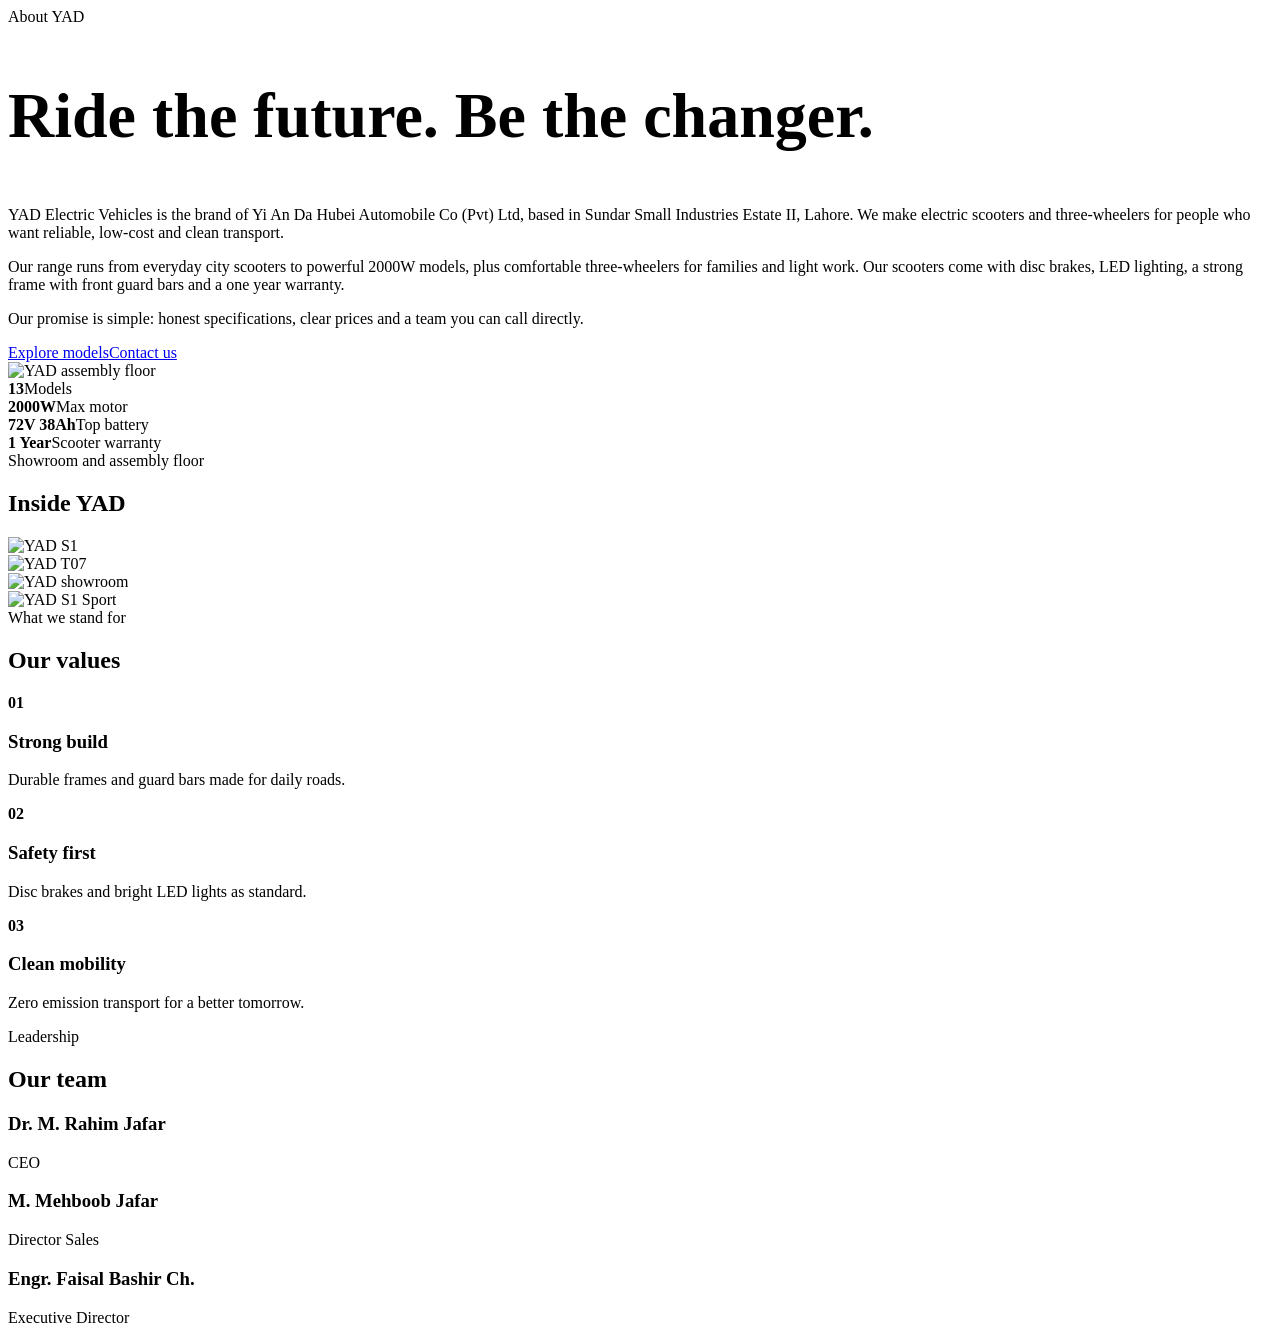
==== about.html @ 34ba9779 "Add files via upload" ====
<!DOCTYPE html><html lang="en"><head><meta charset="utf-8"><meta name="viewport" content="width=device-width, initial-scale=1">
<title>About YAD Electric Vehicles | Lahore, Pakistan</title><meta name="description" content="About YAD Electric Vehicles, the brand of Yi An Da Hubei Automobile Co (Pvt) Ltd, Lahore. Electric scooters and three-wheelers with a strong build."><meta name="keywords" content="YAD electric scooter Pakistan, YAD Electric Vehicles Lahore, electric scooter price in Pakistan, electric bike Lahore, YAD T07, YAD X9, YAD S1, electric three wheeler Pakistan, graphene battery scooter, Yi An Da Hubei Automobile"><meta name="robots" content="index, follow, max-image-preview:large"><meta name="author" content="YAD Electric Vehicles"><link rel="canonical" href="https://www.yadebikes.com/about.html">
<!-- DRAFT: Google Search Console verification. Replace the content value below with the code from Search Console (HTML tag method), then re-upload. -->
<meta name="google-site-verification" content="DRAFT-PASTE-YOUR-SEARCH-CONSOLE-VERIFICATION-CODE-HERE">
<meta property="og:type" content="website"><meta property="og:site_name" content="YAD Electric Vehicles"><meta property="og:title" content="About YAD Electric Vehicles | Lahore, Pakistan"><meta property="og:description" content="About YAD Electric Vehicles, the brand of Yi An Da Hubei Automobile Co (Pvt) Ltd, Lahore. Electric scooters and three-wheelers with a strong build."><meta property="og:url" content="https://www.yadebikes.com/about.html"><meta property="og:image" content="https://www.yadebikes.com/images/p/t07a.webp"><meta property="og:locale" content="en_PK">
<meta name="twitter:card" content="summary_large_image"><meta name="twitter:title" content="About YAD Electric Vehicles | Lahore, Pakistan"><meta name="twitter:description" content="About YAD Electric Vehicles, the brand of Yi An Da Hubei Automobile Co (Pvt) Ltd, Lahore. Electric scooters and three-wheelers with a strong build."><meta name="twitter:image" content="https://www.yadebikes.com/images/p/t07a.webp">
<meta name="geo.region" content="PK-PB"><meta name="geo.placename" content="Lahore"><meta name="theme-color" content="#f4f4f5"><meta name="format-detection" content="telephone=no">
<link rel="icon" href="favicon.svg" type="image/svg+xml"><link rel="preconnect" href="https://fonts.googleapis.com"><link href="https://fonts.googleapis.com/css2?family=Playfair+Display:ital,wght@1,700&family=Montserrat:wght@500;600;700&display=swap" rel="stylesheet"><link rel="stylesheet" href="css/style.css">
<script type="application/ld+json">{"@context": "https://schema.org", "@type": "Organization", "name": "YAD Electric Vehicles", "legalName": "Yi An Da Hubei Automobile Co (Pvt) Ltd", "url": "https://www.yadebikes.com", "logo": "https://www.yadebikes.com/images/logo.svg", "telephone": "+92 300 6591 354", "address": {"@type": "PostalAddress", "streetAddress": "91-B, Sundar Small Industries Estate II", "addressLocality": "Lahore", "addressCountry": "PK"}}</script></head><body data-page="about"><div id="hdr"></div><main><section class="sec"><div class="wrap split"><div><div class="tag">About YAD</div><h1 style="font-size:clamp(34px,5vw,64px)">Ride the future. Be the changer.</h1><p>YAD Electric Vehicles is the brand of Yi An Da Hubei Automobile Co (Pvt) Ltd, based in Sundar Small Industries Estate II, Lahore. We make electric scooters and three-wheelers for people who want reliable, low-cost and clean transport.</p><p>Our range runs from everyday city scooters to powerful 2000W models, plus comfortable three-wheelers for families and light work. Our scooters come with disc brakes, LED lighting, a strong frame with front guard bars and a one year warranty.</p><p>Our promise is simple: honest specifications, clear prices and a team you can call directly.</p><a class="btn" href="shop.html">Explore models</a><a class="btn g" href="contact.html">Contact us</a></div><div class="ph"><img src="images/about/floor.jpg" alt="YAD assembly floor"></div></div></section>
<section class="sec alt"><div class="wrap"><div class="band"><div><b>13</b><span>Models</span></div><div><b>2000W</b><span>Max motor</span></div><div><b>72V 38Ah</b><span>Top battery</span></div><div><b>1 Year</b><span>Scooter warranty</span></div></div></div></section>
<section class="sec"><div class="wrap"><div class="tag">Showroom and assembly floor</div><h2>Inside YAD</h2><div class="gal4"><div class="ph"><img loading="lazy" src="images/about/red.jpg" alt="YAD S1"></div><div class="ph"><img loading="lazy" src="images/about/orange.jpg" alt="YAD T07"></div><div class="ph"><img loading="lazy" src="images/about/cargo.jpg" alt="YAD showroom"></div><div class="ph"><img loading="lazy" src="images/about/white.jpg" alt="YAD S1 Sport"></div></div></div></section>
<section class="sec alt"><div class="wrap"><div class="tag">What we stand for</div><h2>Our values</h2><div class="feat"><div><b>01</b><h3>Strong build</h3><p>Durable frames and guard bars made for daily roads.</p></div><div><b>02</b><h3>Safety first</h3><p>Disc brakes and bright LED lights as standard.</p></div><div><b>03</b><h3>Clean mobility</h3><p>Zero emission transport for a better tomorrow.</p></div></div></div></section>
<section class="sec"><div class="wrap"><div class="tag">Leadership</div><h2>Our team</h2><div class="feat"><div><h3>Dr. M. Rahim Jafar</h3><p>CEO</p></div><div><h3>M. Mehboob Jafar</h3><p>Director Sales</p></div><div><h3>Engr. Faisal Bashir Ch.</h3><p>Executive Director</p></div></div></div></section></main><div id="ftr"></div><script src="js/data.js"></script><script src="js/three.min.js"></script><script src="js/viewer.js"></script><script src="js/app.js"></script></body></html>
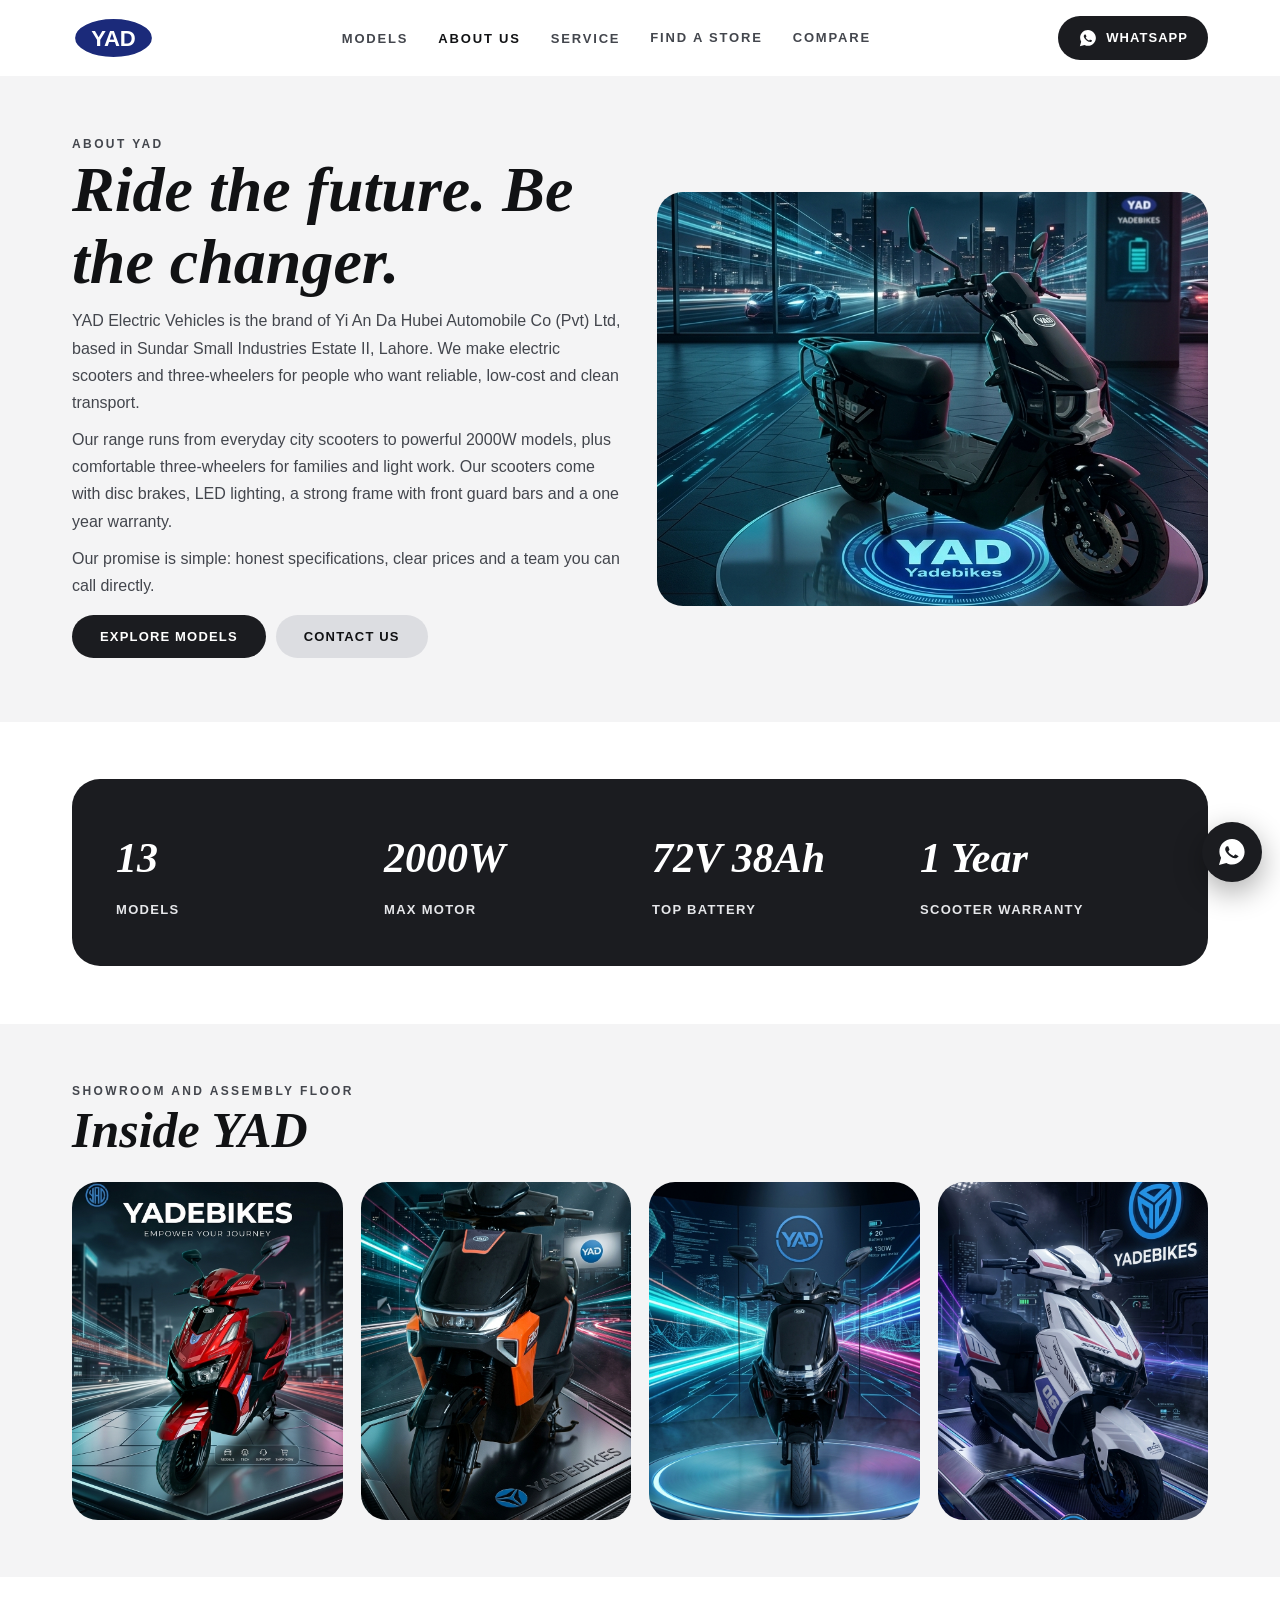
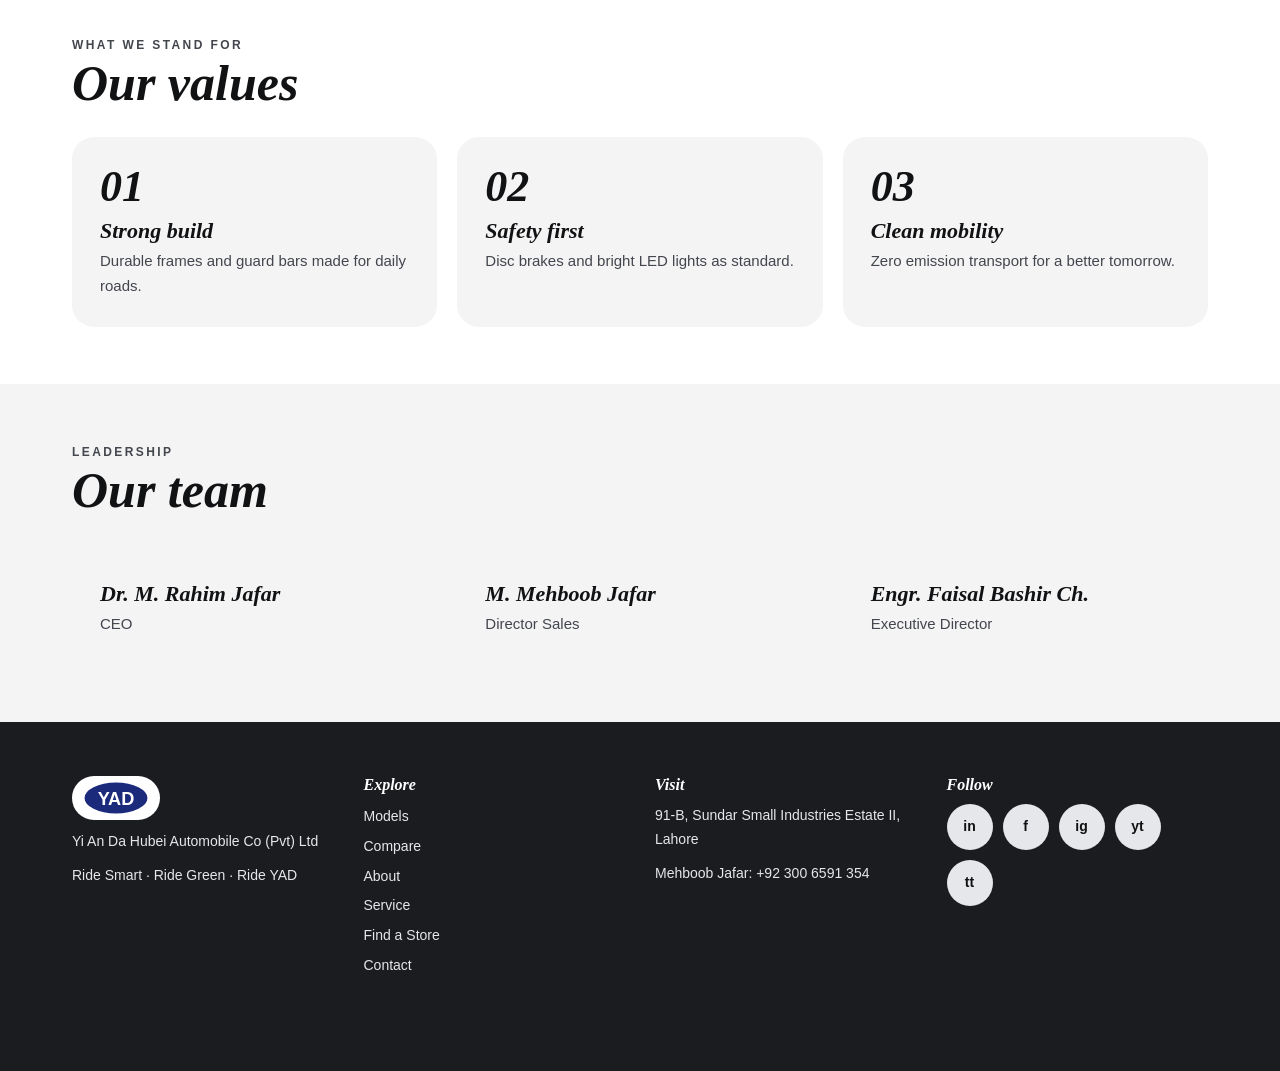
==== commit df133954: "Add files via upload" ====
--- a/about.html
+++ b/about.html
@@ -5,9 +5,9 @@
 <meta property="og:type" content="website"><meta property="og:site_name" content="YAD Electric Vehicles"><meta property="og:title" content="About YAD Electric Vehicles | Lahore, Pakistan"><meta property="og:description" content="About YAD Electric Vehicles, the brand of Yi An Da Hubei Automobile Co (Pvt) Ltd, Lahore. Electric scooters and three-wheelers with a strong build."><meta property="og:url" content="https://www.yadebikes.com/about.html"><meta property="og:image" content="https://www.yadebikes.com/images/p/t07a.webp"><meta property="og:locale" content="en_PK">
 <meta name="twitter:card" content="summary_large_image"><meta name="twitter:title" content="About YAD Electric Vehicles | Lahore, Pakistan"><meta name="twitter:description" content="About YAD Electric Vehicles, the brand of Yi An Da Hubei Automobile Co (Pvt) Ltd, Lahore. Electric scooters and three-wheelers with a strong build."><meta name="twitter:image" content="https://www.yadebikes.com/images/p/t07a.webp">
 <meta name="geo.region" content="PK-PB"><meta name="geo.placename" content="Lahore"><meta name="theme-color" content="#f4f4f5"><meta name="format-detection" content="telephone=no">
-<link rel="icon" href="favicon.svg" type="image/svg+xml"><link rel="preconnect" href="https://fonts.googleapis.com"><link href="https://fonts.googleapis.com/css2?family=Playfair+Display:ital,wght@1,700&family=Montserrat:wght@500;600;700&display=swap" rel="stylesheet"><link rel="stylesheet" href="css/style.css">
+<link rel="icon" href="favicon.svg" type="image/svg+xml"><link rel="preconnect" href="https://fonts.googleapis.com"><link href="https://fonts.googleapis.com/css2?family=Poppins:wght@500;600;700&display=swap" rel="stylesheet"><link rel="stylesheet" href="css/style.css">
 <script type="application/ld+json">{"@context": "https://schema.org", "@type": "Organization", "name": "YAD Electric Vehicles", "legalName": "Yi An Da Hubei Automobile Co (Pvt) Ltd", "url": "https://www.yadebikes.com", "logo": "https://www.yadebikes.com/images/logo.svg", "telephone": "+92 300 6591 354", "address": {"@type": "PostalAddress", "streetAddress": "91-B, Sundar Small Industries Estate II", "addressLocality": "Lahore", "addressCountry": "PK"}}</script></head><body data-page="about"><div id="hdr"></div><main><section class="sec"><div class="wrap split"><div><div class="tag">About YAD</div><h1 style="font-size:clamp(34px,5vw,64px)">Ride the future. Be the changer.</h1><p>YAD Electric Vehicles is the brand of Yi An Da Hubei Automobile Co (Pvt) Ltd, based in Sundar Small Industries Estate II, Lahore. We make electric scooters and three-wheelers for people who want reliable, low-cost and clean transport.</p><p>Our range runs from everyday city scooters to powerful 2000W models, plus comfortable three-wheelers for families and light work. Our scooters come with disc brakes, LED lighting, a strong frame with front guard bars and a one year warranty.</p><p>Our promise is simple: honest specifications, clear prices and a team you can call directly.</p><a class="btn" href="shop.html">Explore models</a><a class="btn g" href="contact.html">Contact us</a></div><div class="ph"><img src="images/about/floor.jpg" alt="YAD assembly floor"></div></div></section>
 <section class="sec alt"><div class="wrap"><div class="band"><div><b>13</b><span>Models</span></div><div><b>2000W</b><span>Max motor</span></div><div><b>72V 38Ah</b><span>Top battery</span></div><div><b>1 Year</b><span>Scooter warranty</span></div></div></div></section>
 <section class="sec"><div class="wrap"><div class="tag">Showroom and assembly floor</div><h2>Inside YAD</h2><div class="gal4"><div class="ph"><img loading="lazy" src="images/about/red.jpg" alt="YAD S1"></div><div class="ph"><img loading="lazy" src="images/about/orange.jpg" alt="YAD T07"></div><div class="ph"><img loading="lazy" src="images/about/cargo.jpg" alt="YAD showroom"></div><div class="ph"><img loading="lazy" src="images/about/white.jpg" alt="YAD S1 Sport"></div></div></div></section>
 <section class="sec alt"><div class="wrap"><div class="tag">What we stand for</div><h2>Our values</h2><div class="feat"><div><b>01</b><h3>Strong build</h3><p>Durable frames and guard bars made for daily roads.</p></div><div><b>02</b><h3>Safety first</h3><p>Disc brakes and bright LED lights as standard.</p></div><div><b>03</b><h3>Clean mobility</h3><p>Zero emission transport for a better tomorrow.</p></div></div></div></section>
-<section class="sec"><div class="wrap"><div class="tag">Leadership</div><h2>Our team</h2><div class="feat"><div><h3>Dr. M. Rahim Jafar</h3><p>CEO</p></div><div><h3>M. Mehboob Jafar</h3><p>Director Sales</p></div><div><h3>Engr. Faisal Bashir Ch.</h3><p>Executive Director</p></div></div></div></section></main><div id="ftr"></div><script src="js/data.js"></script><script src="js/three.min.js"></script><script src="js/viewer.js"></script><script src="js/app.js"></script></body></html>+<section class="sec"><div class="wrap"><div class="tag">Leadership</div><h2>Our team</h2><div class="feat"><div><h3>Dr. M. Rahim Jafar</h3><p>CEO</p></div><div><h3>M. Mehboob Jafar</h3><p>Director Sales</p></div><div><h3>Engr. Faisal Bashir Ch.</h3><p>Executive Director</p></div></div></div></section></main><div id="ftr"></div><script src="js/data.js"></script><script src="js/app.js"></script></body></html>
--- a/css/style.css
+++ b/css/style.css
@@ -0,0 +1,132 @@
+:root{--bg:#f4f4f5;--card:#fff;--ink:#111214;--mut:#43464d;--g1:#ececee;--g2:#dcdde1;--dk:#1b1c20;--h:'Playfair Display',Georgia,'Times New Roman',serif;--b:'Montserrat','Helvetica Neue',Arial,sans-serif;box-sizing:border-box;padding-top:env(safe-area-inset-top,0px);padding-bottom:env(safe-area-inset-bottom,0px)}
+*,*::before,*::after{box-sizing:border-box;margin:0;min-width:0}
+html{scroll-behavior:smooth}
+body{background:var(--bg);color:var(--ink);font-family:var(--b);font-weight:500;font-size:16px;line-height:1.7;overflow-x:hidden}
+body.lock{overflow:hidden}
+img{max-width:100%;display:block}a{color:inherit}
+h1,h2,h3,h4{font-family:var(--h);font-style:italic;font-weight:700;line-height:1.12;overflow-wrap:anywhere;color:var(--ink)}
+h1{font-size:clamp(36px,6vw,78px)}h2{font-size:clamp(28px,4vw,50px);margin-bottom:14px}h3{font-size:22px}
+p{color:var(--mut);max-width:62ch;margin:14px 0}
+.wrap{max-width:1200px;margin:0 auto;padding:0 clamp(16px,4vw,32px)}
+.sec{padding:clamp(48px,8vw,96px) 0}.alt{background:#fff}
+.tag{font-size:12px;letter-spacing:.2em;text-transform:uppercase;font-weight:700;color:var(--mut)}
+.btn{display:inline-flex;align-items:center;justify-content:center;gap:10px;background:var(--dk);color:#fff;padding:14px 28px;border-radius:50px;font:700 13px var(--b);letter-spacing:.09em;text-transform:uppercase;text-decoration:none;border:0;cursor:pointer;transition:transform .25s,box-shadow .25s;margin:6px 10px 6px 0}
+.btn:hover{transform:translateY(-3px);box-shadow:0 12px 28px #0003}.btn.g{background:var(--g2);color:var(--ink)}.btn svg,.fab svg,.wab svg{width:20px;height:20px;fill:currentColor;flex:none}
+.hd{position:sticky;top:0;z-index:50;background:#fffffff0;backdrop-filter:blur(12px)}
+.hd .wrap{display:flex;align-items:center;justify-content:space-between;gap:16px;height:76px}
+.brand img{height:44px;width:auto}
+.dn{display:none;gap:34px}.dn a{text-decoration:none;font-weight:700;font-size:13px;letter-spacing:.14em;text-transform:uppercase;color:var(--mut)}.dn a.on,.dn a:hover{color:var(--ink)}
+.acts{display:flex;align-items:center;gap:12px}
+.cartb{display:inline-flex;align-items:center;gap:8px;background:var(--dk);color:#fff;padding:10px 18px;border-radius:40px;text-decoration:none;font-weight:700;font-size:13px}.cartb b{background:#fff;color:var(--ink);border-radius:20px;min-width:22px;text-align:center;padding:0 6px;font-size:12px}
+.bur{width:46px;height:46px;border-radius:50%;background:var(--g1);border:0;cursor:pointer;display:flex;flex-direction:column;align-items:center;justify-content:center;gap:5px}.bur i{width:20px;height:2.5px;background:var(--ink);border-radius:2px;display:block}
+@media(min-width:900px){.dn{display:flex}.bur{display:none}}
+.ovl{position:fixed;inset:0;background:#0007;z-index:60;opacity:0;pointer-events:none;transition:opacity .3s}.ovl.open{opacity:1;pointer-events:auto}
+.drw{position:fixed;top:0;right:0;bottom:0;width:min(86vw,340px);background:#fff;z-index:61;transform:translateX(105%);transition:transform .4s cubic-bezier(.2,.8,.2,1);padding:24px 28px;display:flex;flex-direction:column;gap:4px;overflow-y:auto}.drw.open{transform:none}
+.drw a.l{font-family:var(--h);font-style:italic;font-weight:700;font-size:32px;text-decoration:none;padding:8px 0}.drw .x{align-self:flex-end;background:var(--g1);border:0;width:44px;height:44px;border-radius:50%;font-size:20px;cursor:pointer;margin-bottom:10px}
+.hero{padding:clamp(36px,6vw,80px) 0}.hero .wrap{display:grid;gap:36px;align-items:center}
+@media(min-width:900px){.hero .wrap{grid-template-columns:minmax(0,1fr) minmax(0,1fr)}}
+.hslide{position:relative;aspect-ratio:4/5;border-radius:30px;overflow:hidden;background:var(--g1);box-shadow:0 30px 70px #0002;transition:transform .2s;transform-style:preserve-3d}
+.hslide img{position:absolute;inset:0;width:100%;height:100%;object-fit:cover;opacity:0;transition:opacity 1.2s}.hslide img.on{opacity:1}
+.hd2{display:flex;gap:8px;margin-top:16px}.hd2 i{width:28px;height:8px;border-radius:8px;background:var(--g2);transition:all .3s}.hd2 i.on{background:var(--ink);width:46px}
+.grid{display:grid;grid-template-columns:repeat(auto-fill,minmax(min(100%,250px),1fr));gap:22px;margin-top:26px}
+.pc{background:var(--card);border-radius:22px;overflow:hidden;text-decoration:none;display:flex;flex-direction:column;box-shadow:0 8px 26px #0001;transition:transform .35s,box-shadow .35s}
+.pc:hover{transform:translateY(-8px);box-shadow:0 24px 50px #0002}
+.pim{aspect-ratio:1/1;background:var(--g1);overflow:hidden}.pim img{width:100%;height:100%;object-fit:cover;transition:transform .6s}.pc:hover .pim img{transform:scale(1.06)}.pim.ct img{object-fit:contain}
+.pin{padding:18px 20px 22px;display:flex;flex-direction:column;gap:4px}.pin .tg{font-size:11px;letter-spacing:.16em;text-transform:uppercase;font-weight:700;color:var(--mut)}.pin h3{margin:2px 0}.pin .mt{margin:0;font-size:14px}.pin .pr{font-size:17px;margin-top:6px}
+.chips{display:flex;flex-wrap:wrap;gap:10px;margin:18px 0 6px}.chip{background:var(--g1);color:var(--ink);border:0;border-radius:50px;padding:11px 20px;font:700 13px var(--b);cursor:pointer;transition:background .2s}.chip.on,.chip:hover{background:var(--dk);color:#fff}
+.tools{display:flex;flex-wrap:wrap;gap:12px;align-items:center;justify-content:space-between}.tools input,.tools select{background:#fff;border:0;border-radius:40px;padding:12px 18px;font:600 14px var(--b);color:var(--ink);box-shadow:0 4px 14px #0001;outline:none;max-width:100%}
+.feat{display:grid;grid-template-columns:repeat(auto-fit,minmax(min(100%,230px),1fr));gap:20px;margin-top:26px}.feat div{background:var(--bg);border-radius:22px;padding:28px}.feat b{font-family:var(--h);font-style:italic;font-size:44px;display:block;line-height:1}.feat h3{margin:10px 0 4px}.feat p{margin:0;font-size:15px}
+.band{background:var(--dk);border-radius:28px;padding:clamp(24px,4vw,44px);display:grid;grid-template-columns:repeat(auto-fit,minmax(150px,1fr));gap:24px;color:#fff}.band b{display:block;font-family:var(--h);font-style:italic;font-size:clamp(28px,4vw,42px);color:#fff}.band span{color:#e6e7ea;font-size:13px;letter-spacing:.1em;text-transform:uppercase;font-weight:600}
+.split{display:grid;gap:34px;align-items:center}@media(min-width:900px){.split{grid-template-columns:minmax(0,1fr) minmax(0,1fr)}}
+.ph{border-radius:26px;overflow:hidden;background:var(--g1);aspect-ratio:4/3}.ph img{width:100%;height:100%;object-fit:cover}
+.gal4{display:grid;grid-template-columns:repeat(auto-fit,minmax(min(100%,240px),1fr));gap:18px;margin-top:24px}.gal4 .ph{aspect-ratio:4/5}
+.crumb{font-size:13px;font-weight:600;color:var(--mut)}.crumb a{text-decoration:none}
+.det{display:grid;gap:34px;padding:34px 0 60px}@media(min-width:900px){.det{grid-template-columns:minmax(0,1.1fr) minmax(0,1fr);align-items:start}}
+.gm{aspect-ratio:1/1;background:var(--g1);border-radius:28px;overflow:hidden;box-shadow:0 26px 60px #0002}.gm img{width:100%;height:100%;object-fit:contain;transition:transform .2s}
+.th{display:flex;flex-wrap:wrap;gap:10px;margin-top:14px}.th img{width:78px;height:78px;object-fit:cover;border-radius:14px;cursor:pointer;opacity:.5;background:var(--g1);transition:opacity .2s}.th img.on,.th img:hover{opacity:1}
+.big{font-family:var(--h);font-style:italic;font-weight:700;font-size:clamp(32px,4vw,46px);margin:14px 0}
+.sp div{display:flex;justify-content:space-between;gap:16px;padding:14px 18px;border-radius:14px;font-weight:600}.sp div:nth-child(odd){background:var(--g1)}.sp span:first-child{color:var(--mut)}.sp span:last-child{text-align:right;font-weight:700}
+.qty{display:inline-flex;align-items:center;background:var(--g1);border-radius:40px;margin:6px 14px 6px 0}.qty button{width:46px;height:46px;border:0;background:none;font-size:22px;cursor:pointer}.qty input{width:44px;text-align:center;border:0;background:none;font:700 16px var(--b);outline:none}
+.card{background:#fff;border-radius:24px;padding:26px;box-shadow:0 8px 26px #0001;margin-bottom:18px}
+.two{display:grid;gap:26px}@media(min-width:900px){.two{grid-template-columns:minmax(0,.9fr) minmax(0,1.1fr);align-items:start}}
+.card .btn{padding:11px 18px;font-size:12px;margin:4px 8px 4px 0}
+.fm label{display:block;font-size:12px;letter-spacing:.14em;text-transform:uppercase;font-weight:700;color:var(--mut);margin:14px 0 6px}
+.fm input,.fm select,.fm textarea{width:100%;background:var(--g1);color:var(--ink);border:0;border-radius:14px;padding:15px 16px;font:600 15px var(--b);outline:none;transition:box-shadow .2s}.fm input:focus,.fm select:focus,.fm textarea:focus{box-shadow:0 0 0 2px var(--dk);background:#fff}
+.fm .row{display:grid;gap:0 16px}@media(min-width:600px){.fm .row{grid-template-columns:1fr 1fr}}
+.note{font-size:13px;margin:10px 0}
+.ci{display:grid;grid-template-columns:76px minmax(0,1fr) auto;gap:14px;align-items:center;padding:14px 0}.ci img{width:76px;height:76px;object-fit:cover;border-radius:14px;background:var(--g1)}.ci h4{font-size:18px}.ci small{color:var(--mut);font-weight:600}
+.ci .rm{background:none;border:0;cursor:pointer;font:700 12px var(--b);color:var(--mut);text-decoration:underline;padding:0}
+.tot{display:flex;justify-content:space-between;font-weight:700;font-size:20px;padding:14px 0}
+.soc{display:flex;flex-wrap:wrap;gap:10px;margin-top:10px}.soc a{width:46px;height:46px;border-radius:50%;background:var(--g2);display:flex;align-items:center;justify-content:center;text-decoration:none;font-weight:700;font-size:14px;transition:background .2s,color .2s}.soc a:hover{background:var(--dk);color:#fff}
+footer{background:var(--dk);color:#fff;padding:54px 0 90px}footer .wrap{display:grid;grid-template-columns:repeat(auto-fit,minmax(min(100%,230px),1fr));gap:30px}footer p,footer a{color:#e6e7ea;font-size:14px}footer h4{color:#fff;margin-bottom:8px}footer a{display:block;text-decoration:none;padding:3px 0}footer .soc a{display:flex;color:#111;background:#e6e7ea}footer img{height:44px;background:#fff;border-radius:50px;padding:4px 10px}
+.fab{position:fixed;right:18px;bottom:calc(18px + env(safe-area-inset-bottom,0px));z-index:45;width:60px;height:60px;border-radius:50%;background:var(--dk);color:#fff;display:flex;align-items:center;justify-content:center;box-shadow:0 10px 30px #0005;transition:transform .25s}.fab:hover{transform:scale(1.1)}.fab svg{width:32px;height:32px}
+.toast{position:fixed;left:50%;bottom:calc(96px + env(safe-area-inset-bottom,0px));transform:translate(-50%,30px);background:var(--dk);color:#fff;padding:12px 22px;border-radius:40px;font-weight:700;font-size:14px;opacity:0;transition:all .4s;z-index:70;pointer-events:none;max-width:90vw}.toast.on{opacity:1;transform:translate(-50%,0)}
+.rv{opacity:0;transform:translateY(32px);transition:opacity .9s,transform .9s}.rv.in{opacity:1;transform:none}
+#intro{position:fixed;inset:0;z-index:999;background:#f4f4f5;display:flex;flex-direction:column;align-items:center;justify-content:center;gap:18px;transition:opacity 1s;padding:20px;overflow:hidden}#intro.gone{opacity:0;pointer-events:none}
+#frame{position:relative;width:min(70vw,360px,calc((100vh - 200px)*.669));aspect-ratio:535/800}#frame i{position:absolute;display:block;background-repeat:no-repeat;will-change:transform}
+#itx{text-align:center;opacity:0;transform:translateY(14px);transition:all .9s}#itx.on{opacity:1;transform:none}#itx img{height:46px;margin:0 auto 8px}#itx h2{font-size:clamp(22px,4vw,36px);margin:0}
+#sk{position:absolute;top:calc(16px + env(safe-area-inset-top,0px));right:16px;background:var(--g2);border:0;border-radius:40px;padding:10px 20px;font:700 12px var(--b);letter-spacing:.14em;text-transform:uppercase;cursor:pointer}
+:root{--off:#f3f2ee}
+.pim{background:var(--off);position:relative;display:flex;align-items:center;justify-content:center}
+.pim img{width:88%;height:88%;object-fit:contain;position:relative;z-index:1;transition:transform .6s}
+.pim::after{content:"";position:absolute;left:16%;right:16%;bottom:8%;height:8%;background:radial-gradient(ellipse at center,#0000003a,#0000 70%)}
+.pc:hover .pim img{transform:translateY(-8px) scale(1.05)}
+.pim.p2 img{width:100%;height:100%;object-fit:cover}.pim.p2::after{display:none}
+.v3{position:relative;background:var(--off);overflow:hidden}.v3 img.fb{position:absolute;inset:6%;width:88%;height:88%;object-fit:contain}.v3.ok img.fb{display:none}
+.stage{border-radius:32px;aspect-ratio:6/5;width:100%;box-shadow:0 30px 70px #0002}
+.hint{position:absolute;left:0;right:0;bottom:12px;text-align:center;font-size:11px;letter-spacing:.16em;text-transform:uppercase;font-weight:700;color:var(--mut);pointer-events:none;z-index:2}
+.cap{display:flex;flex-wrap:wrap;align-items:center;justify-content:space-between;gap:14px;margin-top:18px}.cap h3{margin:0}.cap b{display:block}.cap .ar{margin:0}
+.ar{display:flex;gap:10px}.ar button{width:48px;height:48px;border-radius:50%;background:var(--g2);border:0;font-size:22px;cursor:pointer;transition:background .2s,color .2s}.ar button:hover{background:var(--dk);color:#fff}
+.hd2{display:flex;gap:8px;margin-top:14px}.hd2 i{width:26px;height:8px;border-radius:8px;background:var(--g2);transition:all .3s}.hd2 i.on{background:var(--dk);width:44px}
+.wab{display:inline-flex;align-items:center;gap:8px;background:var(--dk);color:#fff;padding:11px 20px;border-radius:40px;text-decoration:none;font-weight:700;font-size:13px;letter-spacing:.08em;text-transform:uppercase}.wab span{display:none}@media(min-width:600px){.wab span{display:inline}}@media(max-width:599px){.wab{padding:0;width:46px;height:46px;justify-content:center}}
+.story{display:grid;gap:24px}.story .sticky{position:sticky;top:84px;z-index:5;align-self:start}
+@media(min-width:900px){.story{grid-template-columns:minmax(0,1.1fr) minmax(0,1fr);gap:50px}.story .sticky{top:100px}}
+.step{min-height:55vh;display:flex;flex-direction:column;justify-content:center;opacity:.35;transition:opacity .5s}.step.act{opacity:1}.step b{font-family:var(--h);font-style:italic;font-size:56px;line-height:1}
+@media(min-width:900px){.step{min-height:70vh}}
+@media(max-width:899px){.story .stage{aspect-ratio:16/11}.story .sticky{background:var(--bg);padding:8px 0}}
+.gm{position:relative}.gm.v3{aspect-ratio:1/1}
+.th img{background:var(--off)}
+.istage{position:absolute;inset:0}#intro{background:var(--off)}
+#itx{position:absolute;left:0;right:0;bottom:calc(8vh + env(safe-area-inset-bottom,0px));z-index:3}
+.annc{background:var(--dk);color:#fff;text-align:center;font-size:13px;font-weight:600;padding:9px 16px}.annc a{color:#fff}
+.cmpw{display:grid;gap:28px;align-items:center;margin-top:22px}@media(min-width:900px){.cmpw{grid-template-columns:minmax(0,1fr) minmax(0,1fr)}}
+.cmpi{aspect-ratio:1/1;border-radius:28px;background:var(--off);display:flex;align-items:center;justify-content:center;padding:6%}.cmpi img{width:100%;height:100%;object-fit:contain}
+.calc{background:#fff;border-radius:28px;padding:clamp(20px,4vw,40px);box-shadow:0 10px 30px #0001;display:grid;gap:28px;margin-top:22px}@media(min-width:900px){.calc{grid-template-columns:1fr 1fr}}
+.calc input[type=range]{width:100%;accent-color:#1b1c20;padding:0;background:none}
+.res{display:grid;gap:12px;align-content:start}.res div{background:var(--bg);border-radius:18px;padding:16px 20px;display:flex;justify-content:space-between;gap:12px;align-items:center;font-weight:600}.res b{font-family:var(--h);font-style:italic;font-size:26px}.res .hi{background:var(--dk);color:#fff}.res .hi b{color:#fff}
+details{background:#fff;border-radius:18px;padding:18px 22px;margin:12px 0;box-shadow:0 6px 20px #0001}summary{cursor:pointer;font-weight:700;list-style:none;display:flex;justify-content:space-between;gap:12px}summary::-webkit-details-marker{display:none}summary::after{content:"+";font-size:22px;line-height:1}details[open] summary::after{content:"–"}details p{margin:10px 0 0}
+.cta{background:var(--dk);border-radius:30px;padding:clamp(28px,5vw,56px);color:#fff;display:grid;gap:18px}.cta h2,.cta p{color:#fff}.cta .btn{background:#fff;color:var(--ink)}
+.hl{display:flex;flex-wrap:wrap;gap:8px;margin:12px 0}.hl span{background:var(--g1);border-radius:40px;padding:6px 14px;font-size:13px;font-weight:700}
+.nf{padding:80px 0;text-align:center}
+.res b{white-space:nowrap;font-size:22px}.res div span{min-width:0}
+@media(min-width:1100px){.dn{display:flex;gap:30px}.bur{display:none}}@media(max-width:1099px){.dn{display:none}.bur{display:flex}}
+.dn{align-items:center}.dd{position:relative;padding:26px 0}.dd .mega{display:none;position:absolute;top:100%;left:-24px;background:#fff;border-radius:20px;box-shadow:0 24px 60px #0003;padding:20px 26px;min-width:230px;z-index:70;flex-direction:column;gap:2px}.dd .mega.big{display:none;grid-template-columns:repeat(3,minmax(150px,1fr));gap:30px;min-width:560px}
+.dd:hover .mega,.dd:focus-within .mega{display:flex}.dd:hover .mega.big,.dd:focus-within .mega.big{display:grid}
+.mega a{text-decoration:none;color:var(--ink);font-weight:600;font-size:14px;padding:6px 0;letter-spacing:0;text-transform:none}.mega a:hover{color:var(--mut)}.mega h5{font-size:11px;letter-spacing:.16em;text-transform:uppercase;color:var(--mut);margin:0 0 6px}
+.dn a{white-space:nowrap}
+.drw details{border-bottom:0}.drw summary{cursor:pointer;list-style:none}.drw summary::-webkit-details-marker{display:none}.drw details a,.drw details h5{display:block;font-weight:600;font-size:16px;text-decoration:none;padding:6px 0 6px 12px;color:var(--ink)}.drw details h5{font-size:11px;letter-spacing:.16em;text-transform:uppercase;color:var(--mut);margin-top:10px}
+.phero{padding:26px 0 10px}.ptitle{font-size:clamp(44px,9vw,120px);line-height:1;margin:6px 0 4px}.tagl{font-size:13px;letter-spacing:.24em;font-weight:700;color:var(--mut);margin-bottom:6px}
+.pst{width:100%;aspect-ratio:16/9;margin:18px 0 0;border-radius:32px}@media(max-width:700px){.pst{aspect-ratio:1/1}}
+.stats3{display:grid;grid-template-columns:repeat(auto-fit,minmax(150px,1fr));gap:14px;margin:22px 0}.stats3 div{background:#fff;border-radius:22px;padding:20px 22px;box-shadow:0 8px 26px #0001}.stats3 b{display:block;font-family:var(--h);font-style:italic;font-size:clamp(22px,3vw,34px);line-height:1.1;overflow-wrap:anywhere}.stats3 span{font-size:11px;letter-spacing:.16em;text-transform:uppercase;font-weight:700;color:var(--mut)}
+.pcta{padding-bottom:30px}.sp.wide{max-width:760px}
+.calc{display:grid;gap:28px}@media(min-width:900px){.calc{grid-template-columns:minmax(0,1fr) minmax(0,1fr);gap:50px}}
+.calc label{display:block;font-size:12px;letter-spacing:.12em;text-transform:uppercase;font-weight:700;color:var(--mut);margin:14px 0 6px}.calc select,.calc input[type=number]{width:100%;background:var(--g1);border:0;border-radius:14px;padding:13px 14px;font:600 15px var(--b);color:var(--ink)}.calc input[type=range]{width:100%;accent-color:#1b1c20}
+.kvs{display:grid;grid-template-columns:1fr 1fr;gap:0 14px}.cr{background:var(--dk);border-radius:28px;padding:clamp(22px,3vw,36px);color:#fff}.cr .row3{display:grid;grid-template-columns:1fr 1fr;gap:16px}.cr span{display:block;font-size:11px;letter-spacing:.14em;text-transform:uppercase;color:#e6e7ea;font-weight:700}.cr b{display:block;font-family:var(--h);font-style:italic;font-size:clamp(20px,3vw,30px);color:#fff;overflow-wrap:anywhere}.cr .save{background:#fff;border-radius:20px;padding:20px;margin:18px 0}.cr .save span{color:var(--mut)}.cr .save b{color:var(--ink);font-size:clamp(26px,4vw,40px)}.cr .note{color:#e6e7ea}.cr .btn{background:#fff;color:var(--ink)}
+#csel{display:grid;gap:12px;grid-template-columns:repeat(auto-fit,minmax(min(100%,220px),1fr));margin:20px 0}#csel select{background:#fff;border:0;border-radius:40px;padding:14px 18px;font:600 14px var(--b);box-shadow:0 4px 14px #0001}
+.cg{display:grid;gap:10px;align-items:center;overflow-x:auto}.ch{text-align:center}.ch img{width:100%;max-width:220px;margin:0 auto;border-radius:20px}.rl{font-size:12px;letter-spacing:.12em;text-transform:uppercase;font-weight:700;color:var(--mut);padding:14px 0}.rv2{padding:14px 10px;background:#fff;border-radius:12px;font-weight:700;text-align:center;overflow-wrap:anywhere}
+@media(max-width:700px){.cg{grid-template-columns:90px repeat(var(--n,2),minmax(120px,1fr))!important}}
+.faq details{background:#fff;border-radius:18px;padding:18px 22px;margin-bottom:12px;box-shadow:0 6px 20px #0001}.faq summary{cursor:pointer;font-weight:700;list-style:none}.faq summary::-webkit-details-marker{display:none}.faq summary::after{content:"+";float:right;font-size:22px}.faq details[open] summary::after{content:"–"}.faq p{margin:10px 0 0}
+.sec{padding:clamp(30px,4.5vw,60px) 0}.sec h2{margin-bottom:10px}p{margin:10px 0}
+.hero2{background:linear-gradient(115deg,#e4e5e9 0%,#f6f6f7 55%,#ececef 100%);position:relative;overflow:hidden;padding:clamp(20px,3vw,40px) 0}
+.hero2::before{content:"YAD";position:absolute;right:-3%;bottom:-8%;font:italic 700 clamp(180px,34vw,520px)/1 var(--h);color:#0000000b;pointer-events:none}
+.hgrid{display:grid;gap:24px;align-items:center;position:relative}@media(min-width:900px){.hgrid{grid-template-columns:minmax(0,.9fr) minmax(0,1.1fr);min-height:calc(100vh - 160px)}}
+.hero2 h1{font-size:clamp(40px,6.4vw,92px)}.hstats{display:flex;flex-wrap:wrap;gap:26px;margin-top:22px}.hstats b{display:block;font-family:var(--h);font-style:italic;font-size:28px}.hstats span{font-size:11px;letter-spacing:.14em;text-transform:uppercase;font-weight:700;color:var(--mut)}
+.hst .stage{aspect-ratio:1/1;max-height:70vh;background:transparent;box-shadow:none}@media(min-width:900px){.hst .stage{aspect-ratio:6/5}}
+.expl{background:#fff}.tabs{display:flex;gap:10px;overflow-x:auto;padding:6px 0 14px;scrollbar-width:none}.tabs::-webkit-scrollbar{display:none}.tabs .chip{flex:none}
+.xp{display:grid;gap:24px;align-items:center}@media(min-width:900px){.xp{grid-template-columns:minmax(0,1.15fr) minmax(0,1fr)}}
+.xp .stage{aspect-ratio:1/1;background:var(--off);border-radius:30px}@media(min-width:900px){.xp .stage{aspect-ratio:5/4}}
+.xp h3{font-size:clamp(34px,5vw,60px);margin:6px 0}.xs{display:grid;grid-template-columns:repeat(3,minmax(0,1fr));gap:12px;margin:18px 0}.xs div{background:var(--g1);border-radius:18px;padding:16px}.xs b{display:block;font-family:var(--h);font-style:italic;font-size:clamp(18px,2.4vw,26px);overflow-wrap:anywhere}.xs span{font-size:10px;letter-spacing:.14em;text-transform:uppercase;font-weight:700;color:var(--mut)}
+.dtl,.stories{display:grid;gap:18px;grid-template-columns:repeat(auto-fit,minmax(min(100%,280px),1fr));margin-top:20px}.dc,.st{position:relative;border-radius:26px;overflow:hidden;display:block;text-decoration:none;color:#fff;aspect-ratio:4/3;background:#111}.dc img,.st img{width:100%;height:100%;object-fit:cover;display:block;transition:transform .6s}.dc:hover img,.st:hover img{transform:scale(1.06)}.dc div,.st div{position:absolute;left:0;right:0;bottom:0;padding:70px 22px 20px;background:linear-gradient(transparent,#000c)}.dc h3,.st h3{color:#fff;margin:0}.dc p,.st p{color:#eee;margin:4px 0 0}
+.spt{display:grid;gap:8px}.spt>div{padding:13px 16px;border-radius:12px;font-weight:600;overflow-wrap:anywhere}.spt .k{color:var(--mut);background:none;padding-left:4px}.spt .v{background:#fff;font-weight:700}.spt .h{background:var(--dk);color:#fff;font-weight:700}
+.sw2{display:flex;flex-wrap:wrap;gap:12px}.sw2 span{display:inline-flex;align-items:center;gap:8px;font-weight:600;font-size:14px}.sw2 i{width:26px;height:26px;border-radius:50%;box-shadow:0 0 0 2px #fff,0 0 0 3px #bbb}
+.crumb{padding-top:14px}.phero{padding:10px 0 0}.pst{margin:12px 0 0}
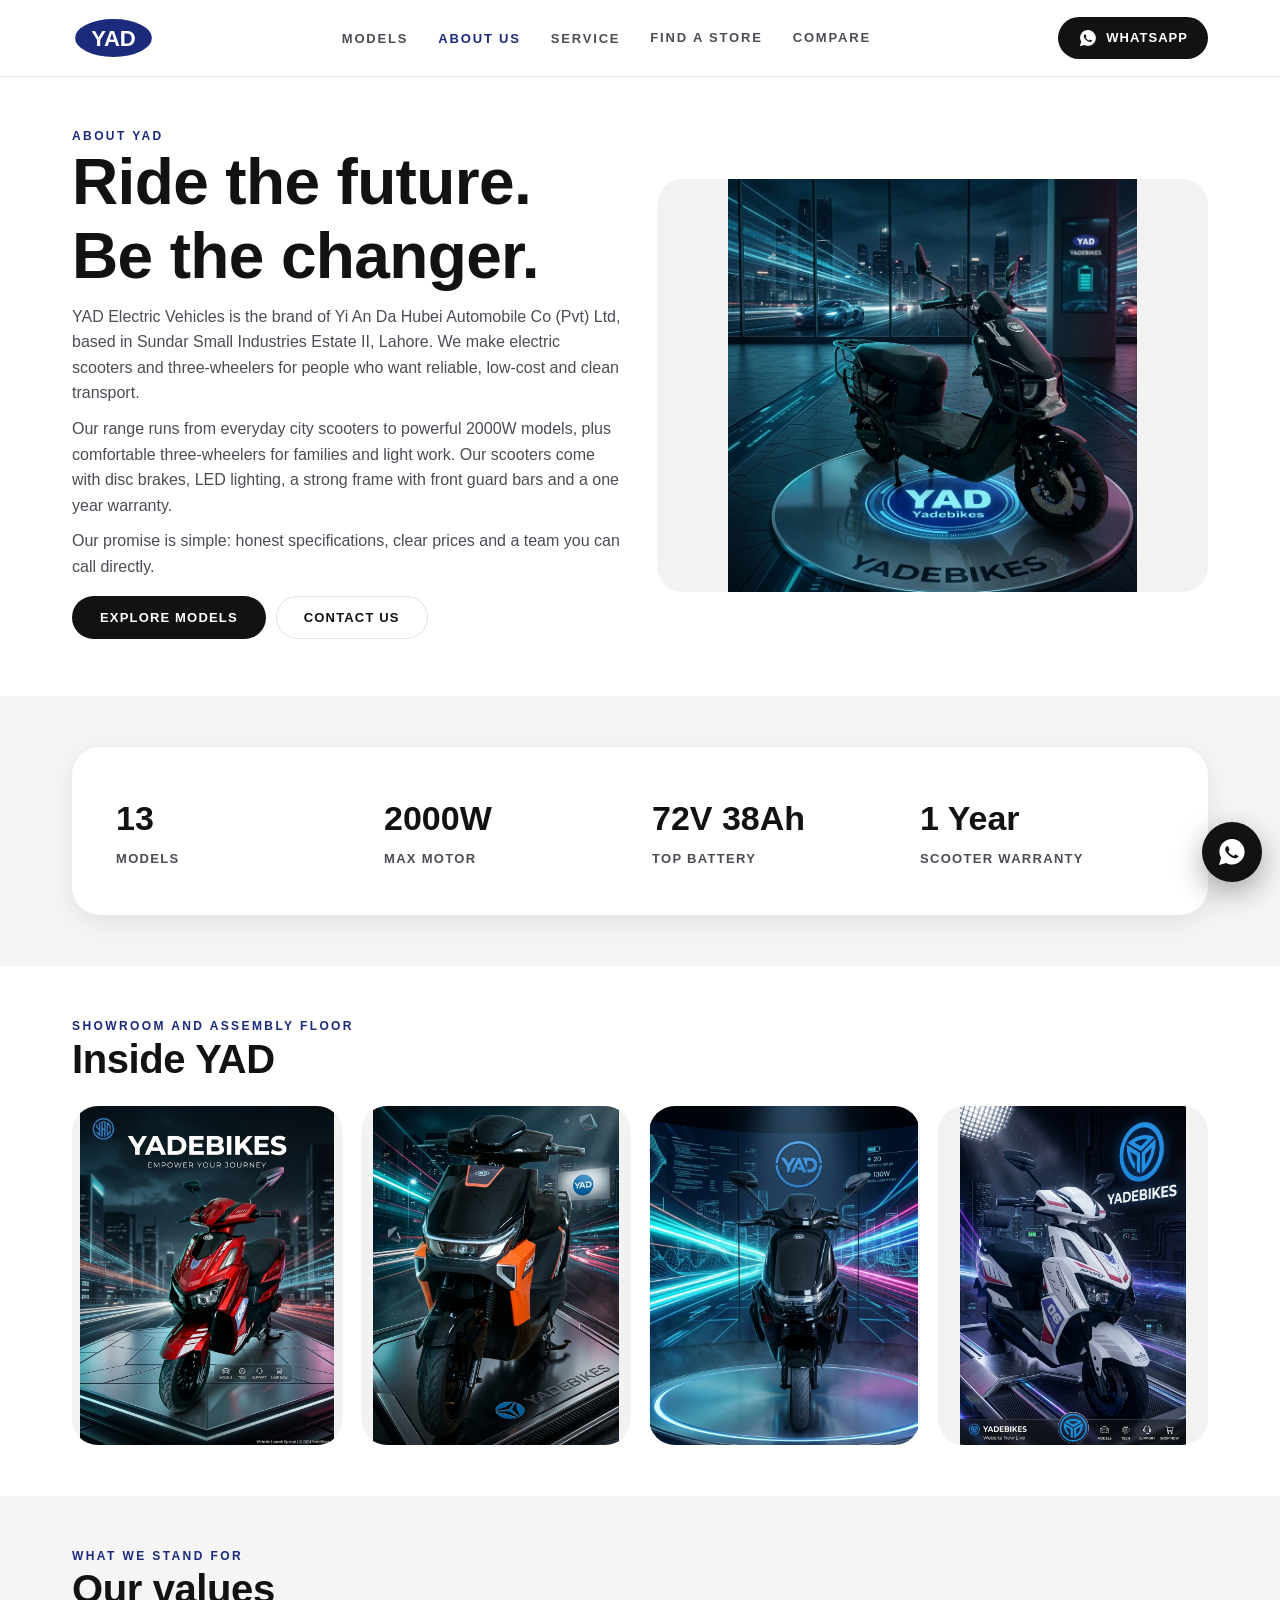
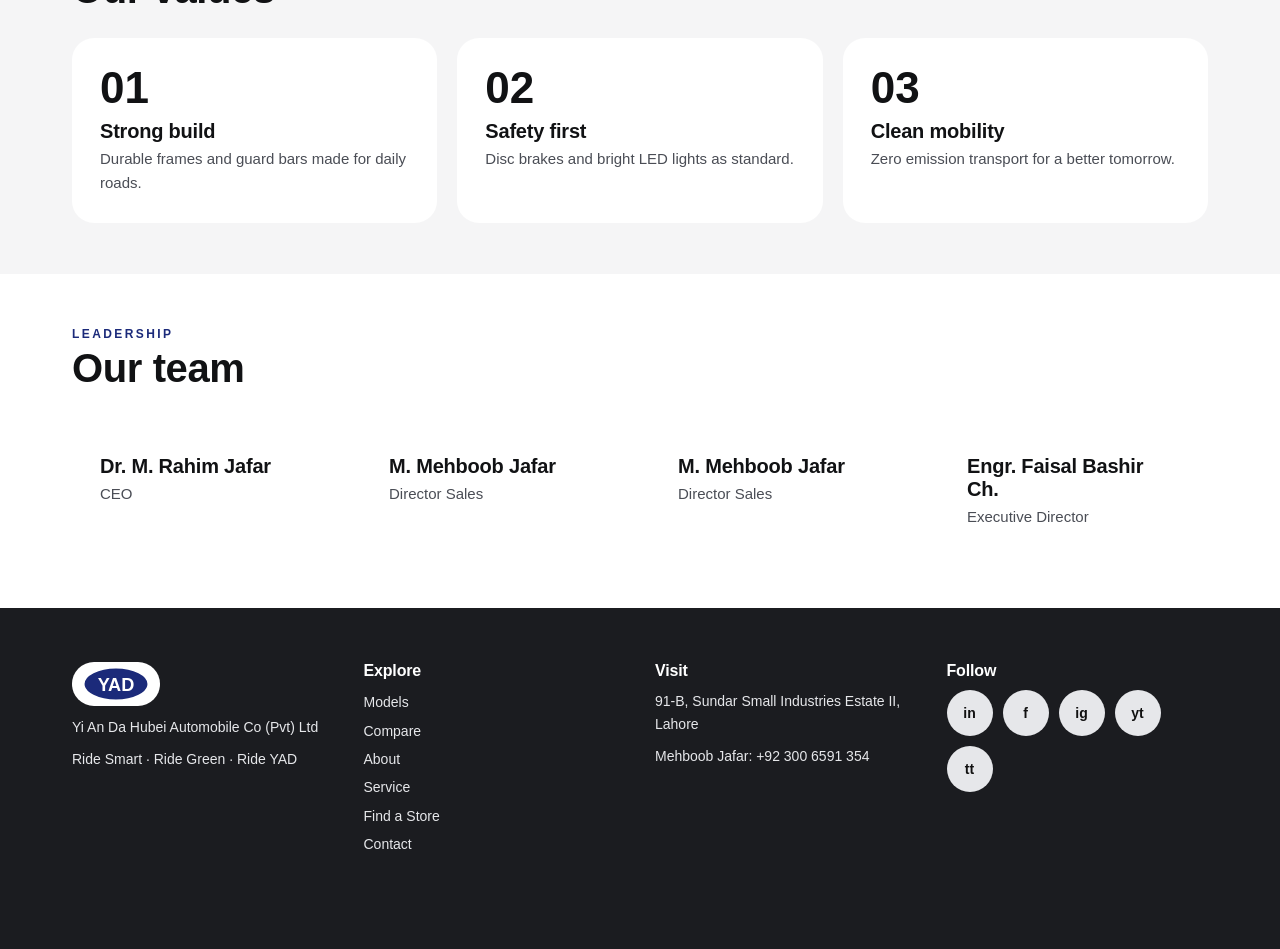
==== commit b201107b: "Update about.html" ====
--- a/about.html
+++ b/about.html
@@ -10,4 +10,4 @@
 <section class="sec alt"><div class="wrap"><div class="band"><div><b>13</b><span>Models</span></div><div><b>2000W</b><span>Max motor</span></div><div><b>72V 38Ah</b><span>Top battery</span></div><div><b>1 Year</b><span>Scooter warranty</span></div></div></div></section>
 <section class="sec"><div class="wrap"><div class="tag">Showroom and assembly floor</div><h2>Inside YAD</h2><div class="gal4"><div class="ph"><img loading="lazy" src="images/about/red.jpg" alt="YAD S1"></div><div class="ph"><img loading="lazy" src="images/about/orange.jpg" alt="YAD T07"></div><div class="ph"><img loading="lazy" src="images/about/cargo.jpg" alt="YAD showroom"></div><div class="ph"><img loading="lazy" src="images/about/white.jpg" alt="YAD S1 Sport"></div></div></div></section>
 <section class="sec alt"><div class="wrap"><div class="tag">What we stand for</div><h2>Our values</h2><div class="feat"><div><b>01</b><h3>Strong build</h3><p>Durable frames and guard bars made for daily roads.</p></div><div><b>02</b><h3>Safety first</h3><p>Disc brakes and bright LED lights as standard.</p></div><div><b>03</b><h3>Clean mobility</h3><p>Zero emission transport for a better tomorrow.</p></div></div></div></section>
-<section class="sec"><div class="wrap"><div class="tag">Leadership</div><h2>Our team</h2><div class="feat"><div><h3>Dr. M. Rahim Jafar</h3><p>CEO</p></div><div><h3>M. Mehboob Jafar</h3><p>Director Sales</p></div><div><h3>Engr. Faisal Bashir Ch.</h3><p>Executive Director</p></div></div></div></section></main><div id="ftr"></div><script src="js/data.js"></script><script src="js/app.js"></script></body></html>+<section class="sec"><div class="wrap"><div class="tag">Leadership</div><h2>Our team</h2><div class="feat"><div><h3>Dr. M. Rahim Jafar</h3><p>CEO</p></div><div><h3>M. Mehboob Jafar</h3><p>Director Sales</p></div><div><h3>M. Mehboob Jafar</h3><p>Director Sales</p></div><div><h3>Engr. Faisal Bashir Ch.</h3><p>Executive Director</p></div></div></div></section></main><div id="ftr"></div><script src="js/data.js"></script><script src="js/app.js"></script></body></html>
--- a/css/style.css
+++ b/css/style.css
@@ -130,3 +130,40 @@
 .spt{display:grid;gap:8px}.spt>div{padding:13px 16px;border-radius:12px;font-weight:600;overflow-wrap:anywhere}.spt .k{color:var(--mut);background:none;padding-left:4px}.spt .v{background:#fff;font-weight:700}.spt .h{background:var(--dk);color:#fff;font-weight:700}
 .sw2{display:flex;flex-wrap:wrap;gap:12px}.sw2 span{display:inline-flex;align-items:center;gap:8px;font-weight:600;font-size:14px}.sw2 i{width:26px;height:26px;border-radius:50%;box-shadow:0 0 0 2px #fff,0 0 0 3px #bbb}
 .crumb{padding-top:14px}.phero{padding:10px 0 0}.pst{margin:12px 0 0}
+:root{--h:'Poppins','Segoe UI',Helvetica,Arial,sans-serif;--b:'Poppins','Segoe UI',Helvetica,Arial,sans-serif;--bg:#fff;--g1:#f2f2f3;--g2:#e3e4e7;--ink:#111214;--mut:#4a4d55;--dk:#111214;--acc:#1b2a7a;--off:#f2f2f3}
+*{font-style:normal!important}
+body{background:#fff;font-family:var(--b);font-weight:500;line-height:1.6;letter-spacing:0}
+h1,h2,h3,h4,.big,.ptitle2{font-family:var(--h);font-weight:700;letter-spacing:-.01em;line-height:1.15;overflow-wrap:break-word}
+h1{font-size:clamp(30px,4.4vw,58px)}h2{font-size:clamp(24px,3.2vw,40px)}h3{font-size:20px}
+.tag,.pin .tg,.tagl,.stats3 span,.xs span,.hstats span,.kv span{color:var(--acc);font-weight:700}
+.pin .pr,.big,.cr .save b{color:var(--ink)}
+.stats3 b,.xs b,.hstats b,.band b,.feat b,.cr b,.hstats b{font-family:var(--h);font-weight:700}
+.alt{background:#f5f5f6}.expl{background:#fff}
+.hd{background:#fff;box-shadow:0 1px 0 #e6e6e9}.dn a.on,.dn a:hover{color:var(--acc)}
+.btn{box-shadow:none;font-weight:700}.btn:hover{box-shadow:0 10px 24px #11121433}.btn.g{background:#fff;color:var(--ink);box-shadow:inset 0 0 0 1px var(--g2)}
+.hero2{background:#f5f5f6;padding:clamp(22px,3vw,44px) 0}.hero2::before{display:none}
+.hgrid{min-height:0!important;display:grid;gap:26px;align-items:center}@media(min-width:900px){.hgrid{grid-template-columns:minmax(0,1fr) minmax(0,1fr)}}.hgrid>div{min-width:0}
+.hero2 h1{font-size:clamp(30px,4.4vw,58px)}.hstats{display:flex;flex-wrap:wrap;gap:22px;margin-top:20px}.hstats b{display:block;font-size:24px;line-height:1.2}
+.sv{overflow:hidden;border-radius:20px;background:var(--g1);aspect-ratio:1/1;max-height:78vh;box-shadow:0 14px 40px #11121414}
+.st2{display:flex;height:100%;transition:transform .8s cubic-bezier(.65,0,.2,1)}.sld{flex:0 0 100%;height:100%;overflow:hidden}
+.sld img{width:100%;height:100%;object-fit:contain;display:block;user-select:none}
+.sbar{display:flex;align-items:center;justify-content:space-between;gap:12px;margin-top:14px}.sdots{display:flex;gap:8px}.sdots i{width:22px;height:6px;border-radius:6px;background:var(--g2);cursor:pointer;transition:all .35s}.sdots i.on{width:40px;background:var(--acc)}
+.ar{display:flex;gap:10px}.ar button{width:44px;height:44px;border-radius:50%;background:#fff;border:0;font-size:22px;cursor:pointer;box-shadow:0 4px 14px #1112141a;transition:background .2s,color .2s}.ar button:hover{background:var(--ink);color:#fff}
+.fadein{animation:fi .7s ease}@keyframes fi{from{opacity:0;transform:translateY(14px)}to{opacity:1;transform:none}}
+.cap{margin-top:12px}.cap h3{margin:0 0 2px}.cap b{margin-right:10px}
+.xp{display:grid;gap:26px;align-items:center}@media(min-width:900px){.xp{grid-template-columns:minmax(0,1fr) minmax(0,1fr)}}.xp>div{min-width:0}.xp h3{font-size:clamp(26px,3.4vw,42px);margin:6px 0}
+.pgrid{display:grid;gap:26px;align-items:start;padding:12px 0 30px}@media(min-width:900px){.pgrid{grid-template-columns:minmax(0,1fr) minmax(0,1fr)}}.pgrid>div{min-width:0}
+.ptitle2{font-size:clamp(28px,3.6vw,48px);margin:6px 0 4px}
+.th{display:flex;flex-wrap:wrap;gap:10px;margin-top:12px}.th img{width:72px;height:72px;object-fit:contain;border-radius:12px;background:var(--g1);cursor:pointer;opacity:.55;transition:opacity .2s}.th img.on,.th img:hover{opacity:1;box-shadow:0 0 0 2px var(--acc)}
+.pim{aspect-ratio:4/5;background:var(--g1)}.pim img{width:100%;height:100%;object-fit:contain;transition:transform .5s}.pim::after{display:none}.pc:hover .pim img{transform:scale(1.03)}
+.pc{box-shadow:0 8px 26px #11121414}.pin h3{font-size:18px}.pin .pr{font-size:16px}
+.stats3 div,.xs div,.kv div{background:#fff;box-shadow:0 6px 22px #11121412}.xs div{background:var(--g1);box-shadow:none}
+.stats3 b{font-size:clamp(18px,2.2vw,26px);line-height:1.2}
+.band{background:#fff;color:var(--ink);box-shadow:0 8px 28px #11121414}.band b{color:var(--ink);font-size:clamp(22px,3vw,34px)}.band span{color:var(--mut)}
+.cr{background:#fff;color:var(--ink);box-shadow:0 14px 40px #11121418}.cr b{color:var(--ink);font-size:clamp(18px,2.4vw,26px)}.cr span{color:var(--mut)}.cr .save{background:var(--g1)}.cr .note{color:var(--mut)}.cr .btn{background:var(--ink);color:#fff}
+.dc,.st{aspect-ratio:auto;background:#fff;color:var(--ink);box-shadow:0 8px 26px #11121414}.dc img,.st img{aspect-ratio:4/3;height:auto;object-fit:contain;background:var(--g1)}.dc div,.st div{position:static;background:none;padding:16px 20px 20px}.dc h3,.st h3{color:var(--ink)}.dc p,.st p{color:var(--mut)}
+.chip{background:#fff;box-shadow:inset 0 0 0 1px var(--g2)}.chip.on,.chip:hover{background:var(--ink);color:#fff;box-shadow:none}
+.ph img{object-fit:contain;background:var(--g1)}
+.sec{padding:clamp(28px,4vw,54px) 0}
+.sw2 i{box-shadow:0 0 0 2px #fff,0 0 0 3px #bbb}
+footer{background:#1b1c20}
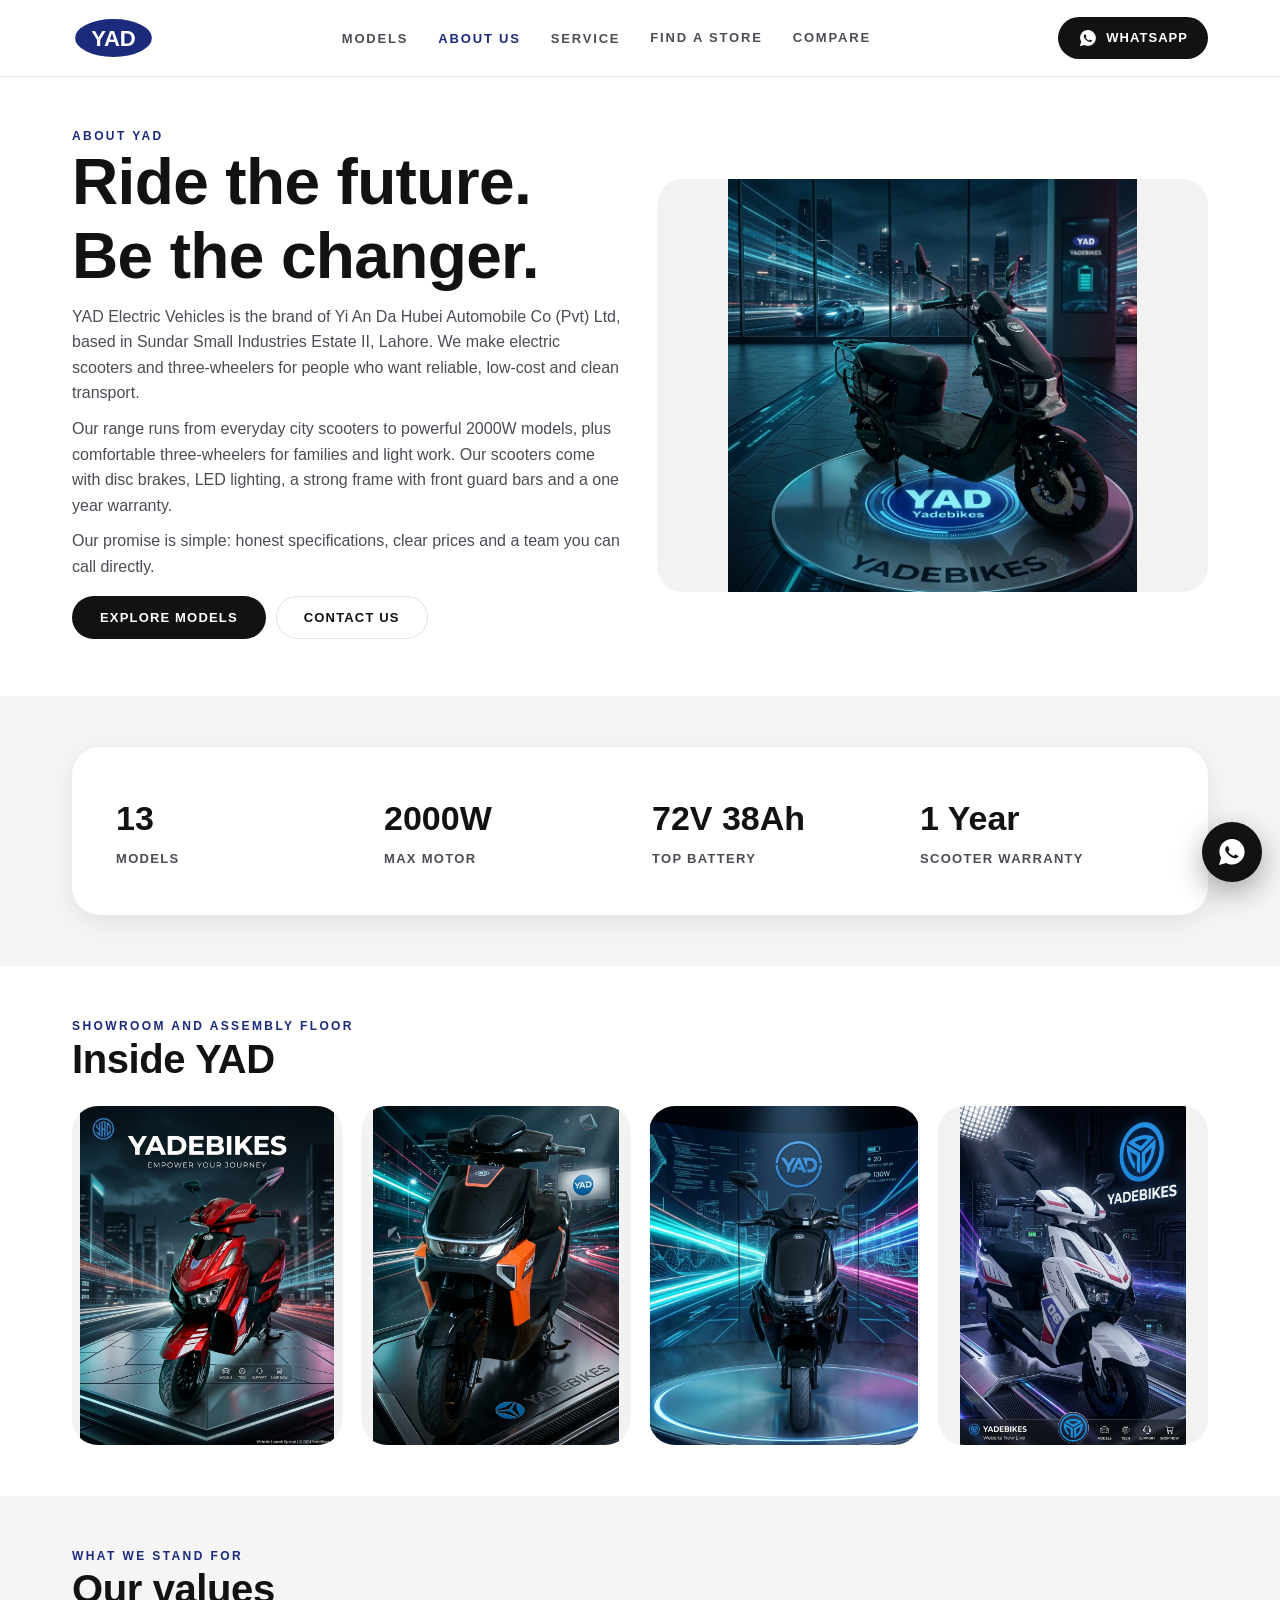
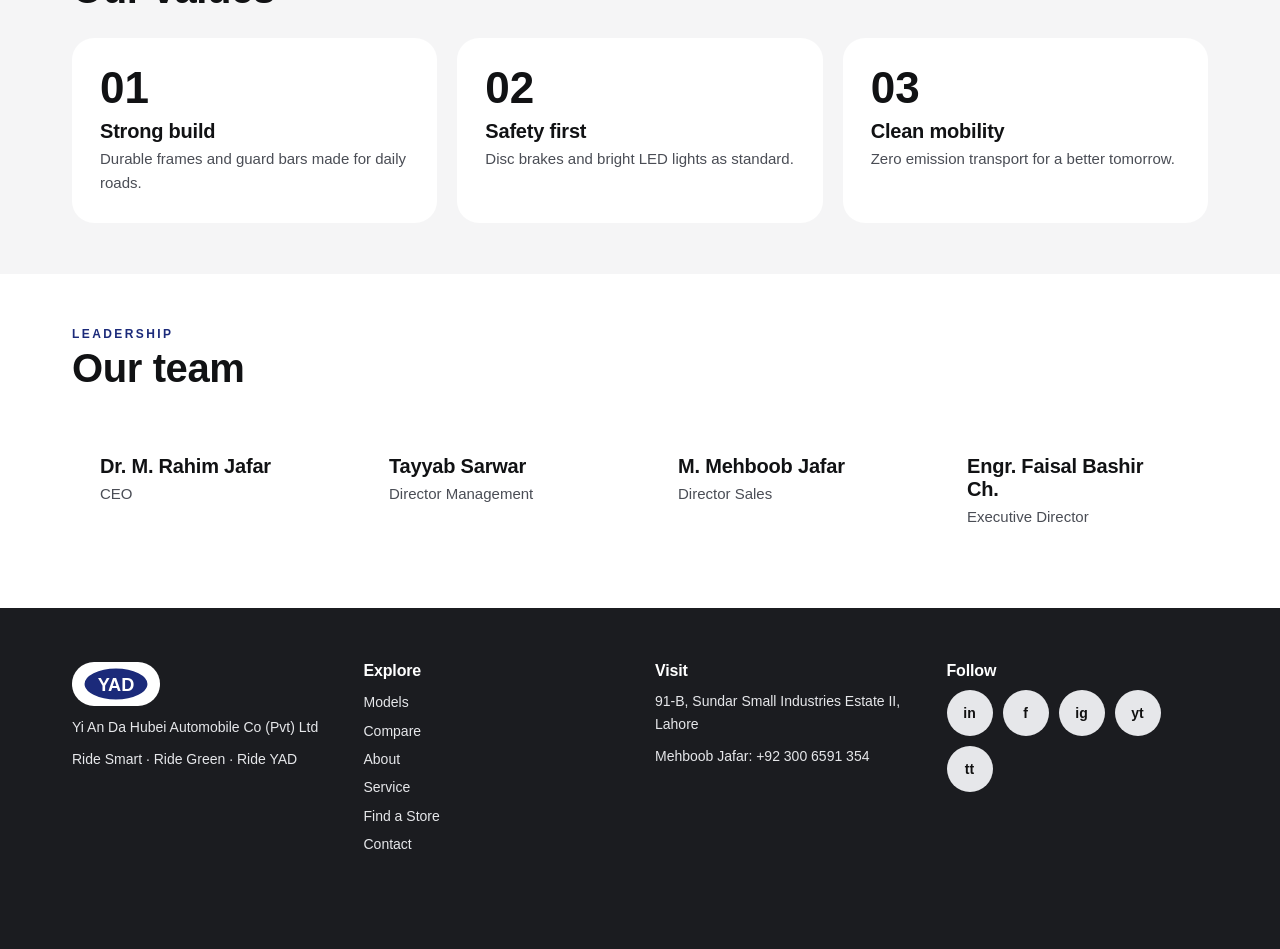
==== commit 8b5558ac: "Update about.html" ====
--- a/about.html
+++ b/about.html
@@ -10,4 +10,4 @@
 <section class="sec alt"><div class="wrap"><div class="band"><div><b>13</b><span>Models</span></div><div><b>2000W</b><span>Max motor</span></div><div><b>72V 38Ah</b><span>Top battery</span></div><div><b>1 Year</b><span>Scooter warranty</span></div></div></div></section>
 <section class="sec"><div class="wrap"><div class="tag">Showroom and assembly floor</div><h2>Inside YAD</h2><div class="gal4"><div class="ph"><img loading="lazy" src="images/about/red.jpg" alt="YAD S1"></div><div class="ph"><img loading="lazy" src="images/about/orange.jpg" alt="YAD T07"></div><div class="ph"><img loading="lazy" src="images/about/cargo.jpg" alt="YAD showroom"></div><div class="ph"><img loading="lazy" src="images/about/white.jpg" alt="YAD S1 Sport"></div></div></div></section>
 <section class="sec alt"><div class="wrap"><div class="tag">What we stand for</div><h2>Our values</h2><div class="feat"><div><b>01</b><h3>Strong build</h3><p>Durable frames and guard bars made for daily roads.</p></div><div><b>02</b><h3>Safety first</h3><p>Disc brakes and bright LED lights as standard.</p></div><div><b>03</b><h3>Clean mobility</h3><p>Zero emission transport for a better tomorrow.</p></div></div></div></section>
-<section class="sec"><div class="wrap"><div class="tag">Leadership</div><h2>Our team</h2><div class="feat"><div><h3>Dr. M. Rahim Jafar</h3><p>CEO</p></div><div><h3>M. Mehboob Jafar</h3><p>Director Sales</p></div><div><h3>M. Mehboob Jafar</h3><p>Director Sales</p></div><div><h3>Engr. Faisal Bashir Ch.</h3><p>Executive Director</p></div></div></div></section></main><div id="ftr"></div><script src="js/data.js"></script><script src="js/app.js"></script></body></html>
+<section class="sec"><div class="wrap"><div class="tag">Leadership</div><h2>Our team</h2><div class="feat"><div><h3>Dr. M. Rahim Jafar</h3><p>CEO</p></div><div><h3>Tayyab Sarwar </h3><p>Director Management</p></div><div><h3>M. Mehboob Jafar</h3><p>Director Sales</p></div><div><h3>Engr. Faisal Bashir Ch.</h3><p>Executive Director</p></div></div></div></section></main><div id="ftr"></div><script src="js/data.js"></script><script src="js/app.js"></script></body></html>
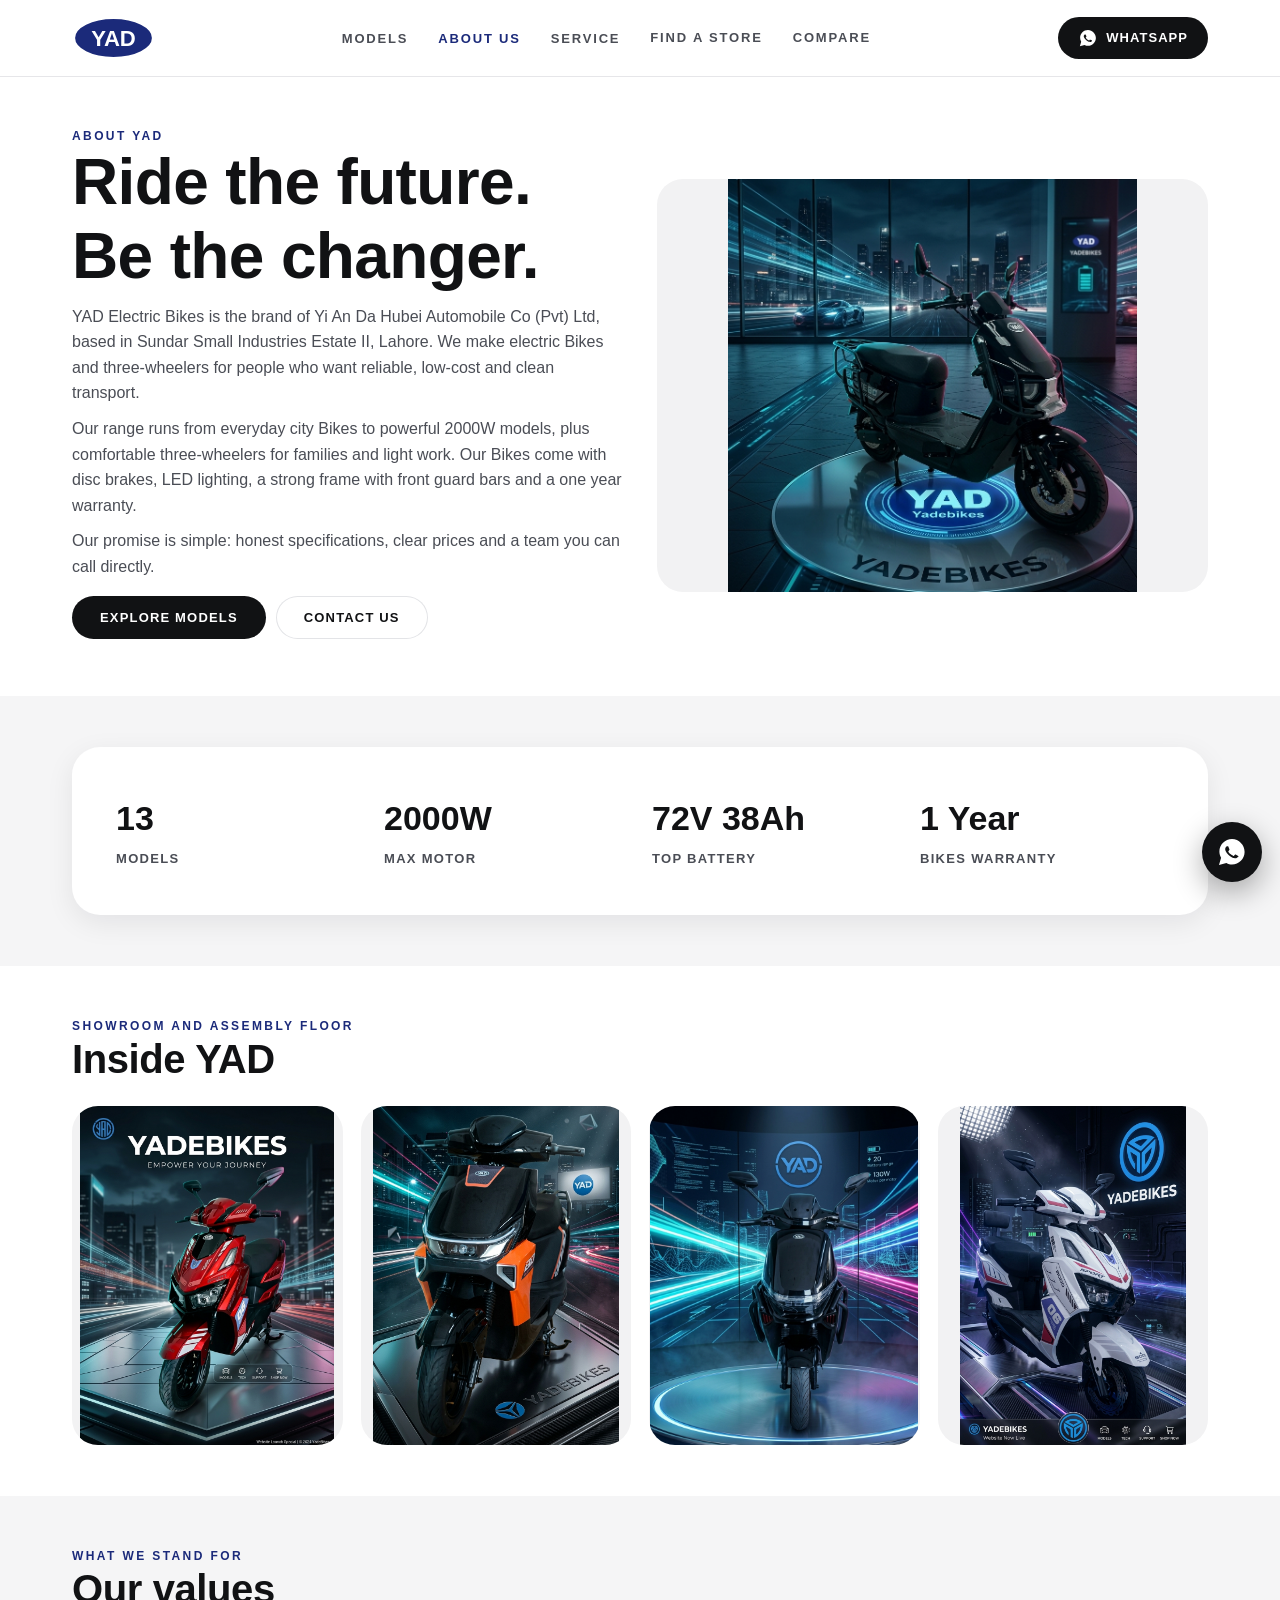
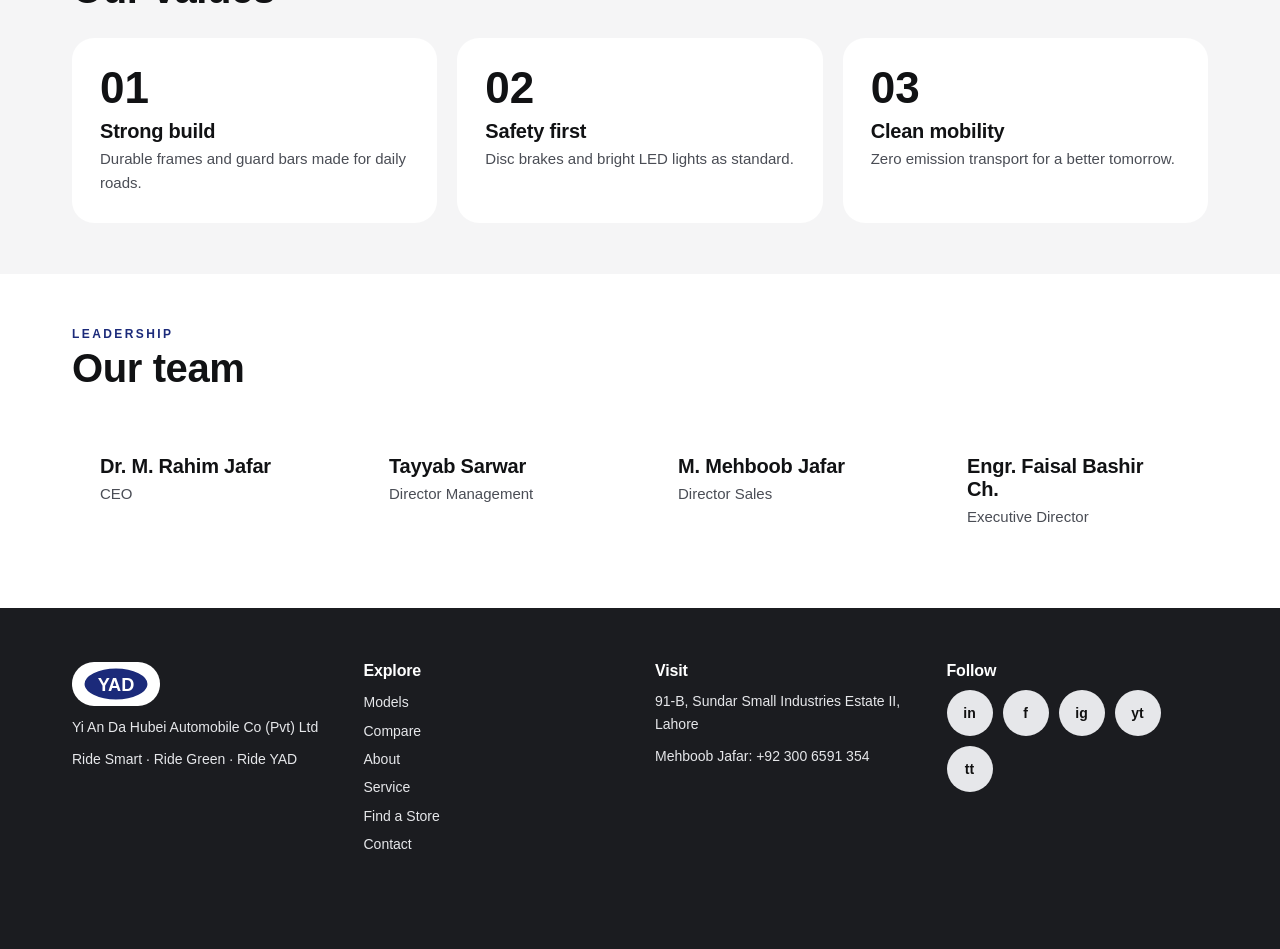
==== commit 25aa2458: "Update about.html" ====
--- a/about.html
+++ b/about.html
@@ -1,13 +1,13 @@
 <!DOCTYPE html><html lang="en"><head><meta charset="utf-8"><meta name="viewport" content="width=device-width, initial-scale=1">
-<title>About YAD Electric Vehicles | Lahore, Pakistan</title><meta name="description" content="About YAD Electric Vehicles, the brand of Yi An Da Hubei Automobile Co (Pvt) Ltd, Lahore. Electric scooters and three-wheelers with a strong build."><meta name="keywords" content="YAD electric scooter Pakistan, YAD Electric Vehicles Lahore, electric scooter price in Pakistan, electric bike Lahore, YAD T07, YAD X9, YAD S1, electric three wheeler Pakistan, graphene battery scooter, Yi An Da Hubei Automobile"><meta name="robots" content="index, follow, max-image-preview:large"><meta name="author" content="YAD Electric Vehicles"><link rel="canonical" href="https://www.yadebikes.com/about.html">
+<title>About YAD Electric Bikes | Lahore, Pakistan</title><meta name="description" content="About YAD Electric Bikes, the brand of Yi An Da Hubei Automobile Co (Pvt) Ltd, Lahore. Electric Bikes and three-wheelers with a strong build."><meta name="keywords" content="YAD electric Bikes Pakistan, YAD Electric Bikes Lahore, electric Bikes price in Pakistan, electric bike Lahore, YAD T07, YAD X9, YAD S1, electric three wheeler Pakistan, graphene battery Bikes, Yi An Da Hubei Automobile"><meta name="robots" content="index, follow, max-image-preview:large"><meta name="author" content="YAD Electric Bikes"><link rel="canonical" href="https://www.yadelectricbikes.com.pk/about.html">
 <!-- DRAFT: Google Search Console verification. Replace the content value below with the code from Search Console (HTML tag method), then re-upload. -->
 <meta name="google-site-verification" content="DRAFT-PASTE-YOUR-SEARCH-CONSOLE-VERIFICATION-CODE-HERE">
-<meta property="og:type" content="website"><meta property="og:site_name" content="YAD Electric Vehicles"><meta property="og:title" content="About YAD Electric Vehicles | Lahore, Pakistan"><meta property="og:description" content="About YAD Electric Vehicles, the brand of Yi An Da Hubei Automobile Co (Pvt) Ltd, Lahore. Electric scooters and three-wheelers with a strong build."><meta property="og:url" content="https://www.yadebikes.com/about.html"><meta property="og:image" content="https://www.yadebikes.com/images/p/t07a.webp"><meta property="og:locale" content="en_PK">
-<meta name="twitter:card" content="summary_large_image"><meta name="twitter:title" content="About YAD Electric Vehicles | Lahore, Pakistan"><meta name="twitter:description" content="About YAD Electric Vehicles, the brand of Yi An Da Hubei Automobile Co (Pvt) Ltd, Lahore. Electric scooters and three-wheelers with a strong build."><meta name="twitter:image" content="https://www.yadebikes.com/images/p/t07a.webp">
+<meta property="og:type" content="website"><meta property="og:site_name" content="YAD Electric Bikes"><meta property="og:title" content="About YAD Electric Bikes | Lahore, Pakistan"><meta property="og:description" content="About YAD Electric Bikes, the brand of Yi An Da Hubei Automobile Co (Pvt) Ltd, Lahore. Electric Bikes and three-wheelers with a strong build."><meta property="og:url" content="https://www.yadelectricbikes.com.pk/about.html"><meta property="og:image" content="https://www.yadelectricbikes.com.pk/images/p/t07a.webp"><meta property="og:locale" content="en_PK">
+<meta name="twitter:card" content="summary_large_image"><meta name="twitter:title" content="About YAD Electric Bikes | Lahore, Pakistan"><meta name="twitter:description" content="About YAD Electric Bikes, the brand of Yi An Da Hubei Automobile Co (Pvt) Ltd, Lahore. Electric Bikes and three-wheelers with a strong build."><meta name="twitter:image" content="https://www.yadelectricbikes.com.pk/images/p/t07a.webp">
 <meta name="geo.region" content="PK-PB"><meta name="geo.placename" content="Lahore"><meta name="theme-color" content="#f4f4f5"><meta name="format-detection" content="telephone=no">
 <link rel="icon" href="favicon.svg" type="image/svg+xml"><link rel="preconnect" href="https://fonts.googleapis.com"><link href="https://fonts.googleapis.com/css2?family=Poppins:wght@500;600;700&display=swap" rel="stylesheet"><link rel="stylesheet" href="css/style.css">
-<script type="application/ld+json">{"@context": "https://schema.org", "@type": "Organization", "name": "YAD Electric Vehicles", "legalName": "Yi An Da Hubei Automobile Co (Pvt) Ltd", "url": "https://www.yadebikes.com", "logo": "https://www.yadebikes.com/images/logo.svg", "telephone": "+92 300 6591 354", "address": {"@type": "PostalAddress", "streetAddress": "91-B, Sundar Small Industries Estate II", "addressLocality": "Lahore", "addressCountry": "PK"}}</script></head><body data-page="about"><div id="hdr"></div><main><section class="sec"><div class="wrap split"><div><div class="tag">About YAD</div><h1 style="font-size:clamp(34px,5vw,64px)">Ride the future. Be the changer.</h1><p>YAD Electric Vehicles is the brand of Yi An Da Hubei Automobile Co (Pvt) Ltd, based in Sundar Small Industries Estate II, Lahore. We make electric scooters and three-wheelers for people who want reliable, low-cost and clean transport.</p><p>Our range runs from everyday city scooters to powerful 2000W models, plus comfortable three-wheelers for families and light work. Our scooters come with disc brakes, LED lighting, a strong frame with front guard bars and a one year warranty.</p><p>Our promise is simple: honest specifications, clear prices and a team you can call directly.</p><a class="btn" href="shop.html">Explore models</a><a class="btn g" href="contact.html">Contact us</a></div><div class="ph"><img src="images/about/floor.jpg" alt="YAD assembly floor"></div></div></section>
-<section class="sec alt"><div class="wrap"><div class="band"><div><b>13</b><span>Models</span></div><div><b>2000W</b><span>Max motor</span></div><div><b>72V 38Ah</b><span>Top battery</span></div><div><b>1 Year</b><span>Scooter warranty</span></div></div></div></section>
+<script type="application/ld+json">{"@context": "https://schema.org", "@type": "Organization", "name": "YAD Electric Bikes", "legalName": "Yi An Da Hubei Automobile Co (Pvt) Ltd", "url": "https://www.yadelectricbikes.com.pk", "logo": "https://www.yadelectricbikes.com.pk/images/logo.svg", "telephone": "+92 300 6591 354", "address": {"@type": "PostalAddress", "streetAddress": "91-B, Sundar Small Industries Estate II", "addressLocality": "Lahore", "addressCountry": "PK"}}</script></head><body data-page="about"><div id="hdr"></div><main><section class="sec"><div class="wrap split"><div><div class="tag">About YAD</div><h1 style="font-size:clamp(34px,5vw,64px)">Ride the future. Be the changer.</h1><p>YAD Electric Bikes is the brand of Yi An Da Hubei Automobile Co (Pvt) Ltd, based in Sundar Small Industries Estate II, Lahore. We make electric Bikes and three-wheelers for people who want reliable, low-cost and clean transport.</p><p>Our range runs from everyday city Bikes to powerful 2000W models, plus comfortable three-wheelers for families and light work. Our Bikes come with disc brakes, LED lighting, a strong frame with front guard bars and a one year warranty.</p><p>Our promise is simple: honest specifications, clear prices and a team you can call directly.</p><a class="btn" href="shop.html">Explore models</a><a class="btn g" href="contact.html">Contact us</a></div><div class="ph"><img src="images/about/floor.jpg" alt="YAD assembly floor"></div></div></section>
+<section class="sec alt"><div class="wrap"><div class="band"><div><b>13</b><span>Models</span></div><div><b>2000W</b><span>Max motor</span></div><div><b>72V 38Ah</b><span>Top battery</span></div><div><b>1 Year</b><span>Bikes warranty</span></div></div></div></section>
 <section class="sec"><div class="wrap"><div class="tag">Showroom and assembly floor</div><h2>Inside YAD</h2><div class="gal4"><div class="ph"><img loading="lazy" src="images/about/red.jpg" alt="YAD S1"></div><div class="ph"><img loading="lazy" src="images/about/orange.jpg" alt="YAD T07"></div><div class="ph"><img loading="lazy" src="images/about/cargo.jpg" alt="YAD showroom"></div><div class="ph"><img loading="lazy" src="images/about/white.jpg" alt="YAD S1 Sport"></div></div></div></section>
 <section class="sec alt"><div class="wrap"><div class="tag">What we stand for</div><h2>Our values</h2><div class="feat"><div><b>01</b><h3>Strong build</h3><p>Durable frames and guard bars made for daily roads.</p></div><div><b>02</b><h3>Safety first</h3><p>Disc brakes and bright LED lights as standard.</p></div><div><b>03</b><h3>Clean mobility</h3><p>Zero emission transport for a better tomorrow.</p></div></div></div></section>
 <section class="sec"><div class="wrap"><div class="tag">Leadership</div><h2>Our team</h2><div class="feat"><div><h3>Dr. M. Rahim Jafar</h3><p>CEO</p></div><div><h3>Tayyab Sarwar </h3><p>Director Management</p></div><div><h3>M. Mehboob Jafar</h3><p>Director Sales</p></div><div><h3>Engr. Faisal Bashir Ch.</h3><p>Executive Director</p></div></div></div></section></main><div id="ftr"></div><script src="js/data.js"></script><script src="js/app.js"></script></body></html>
